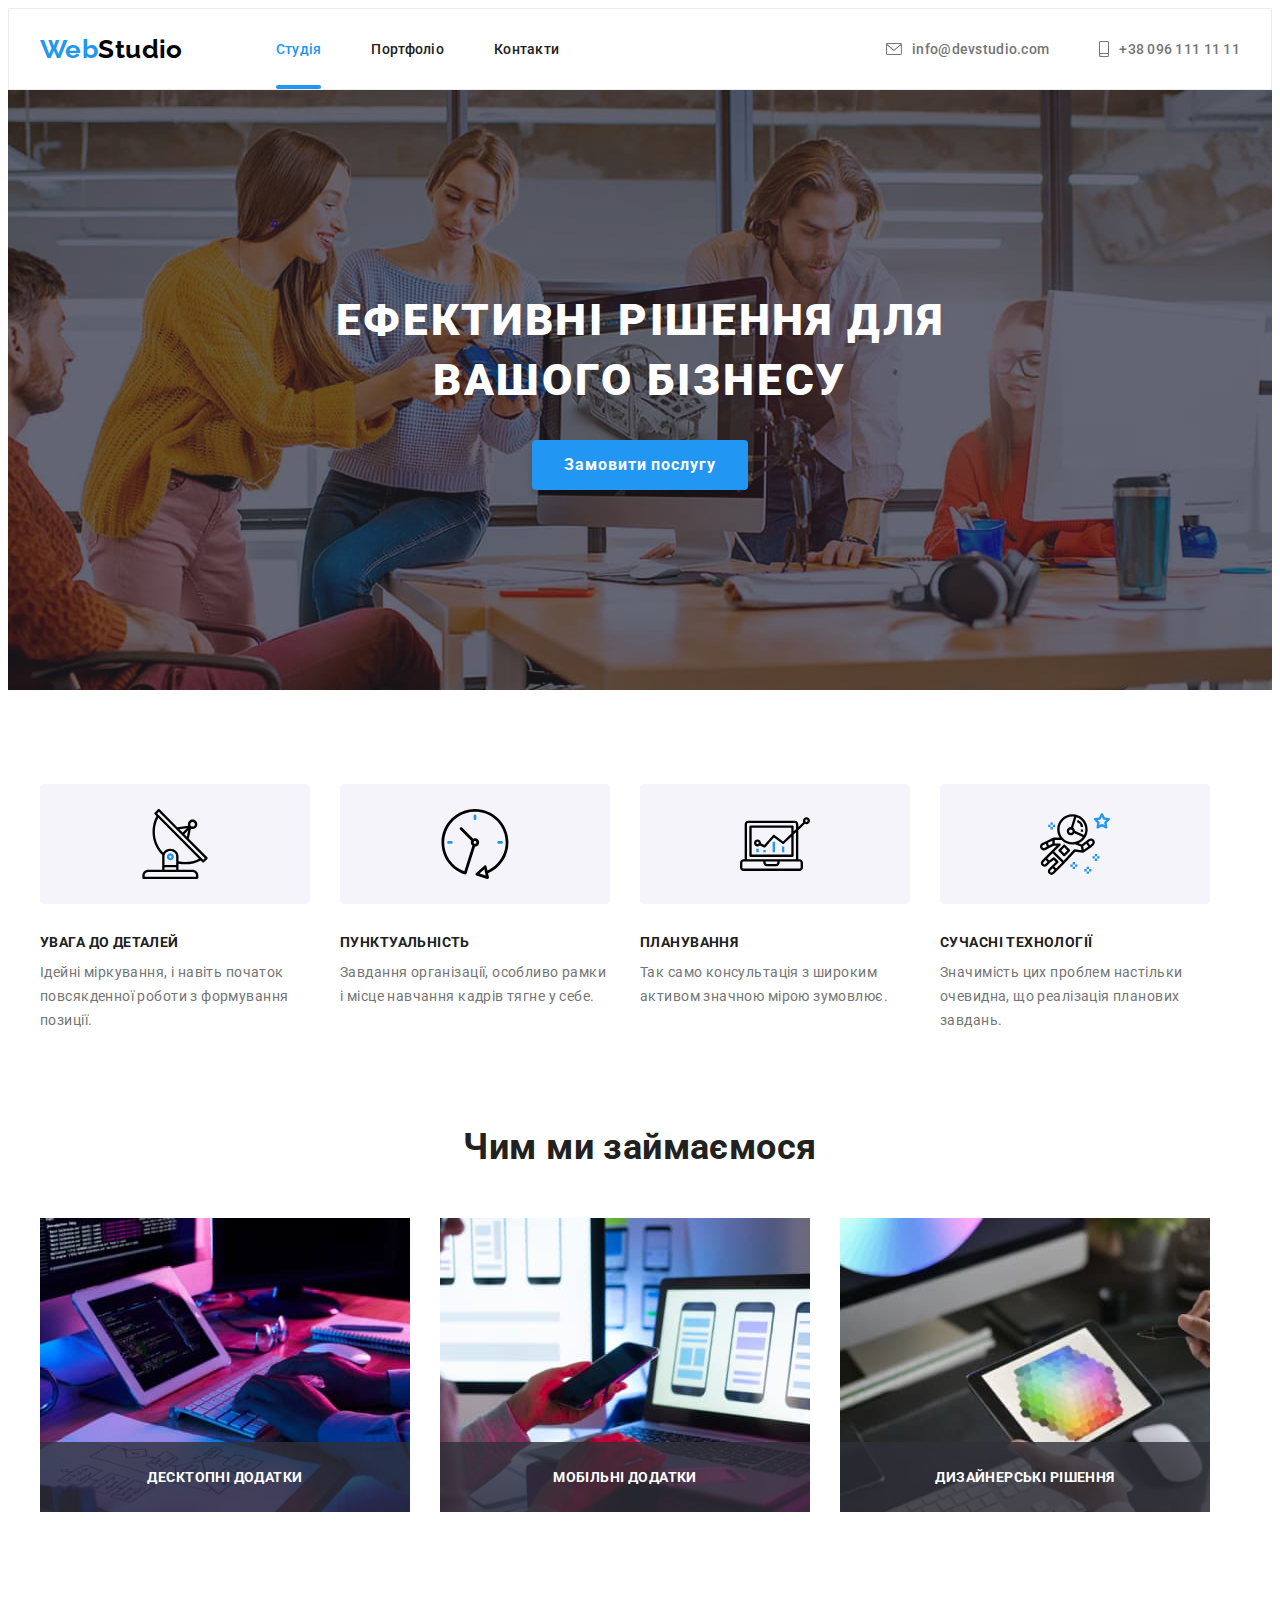
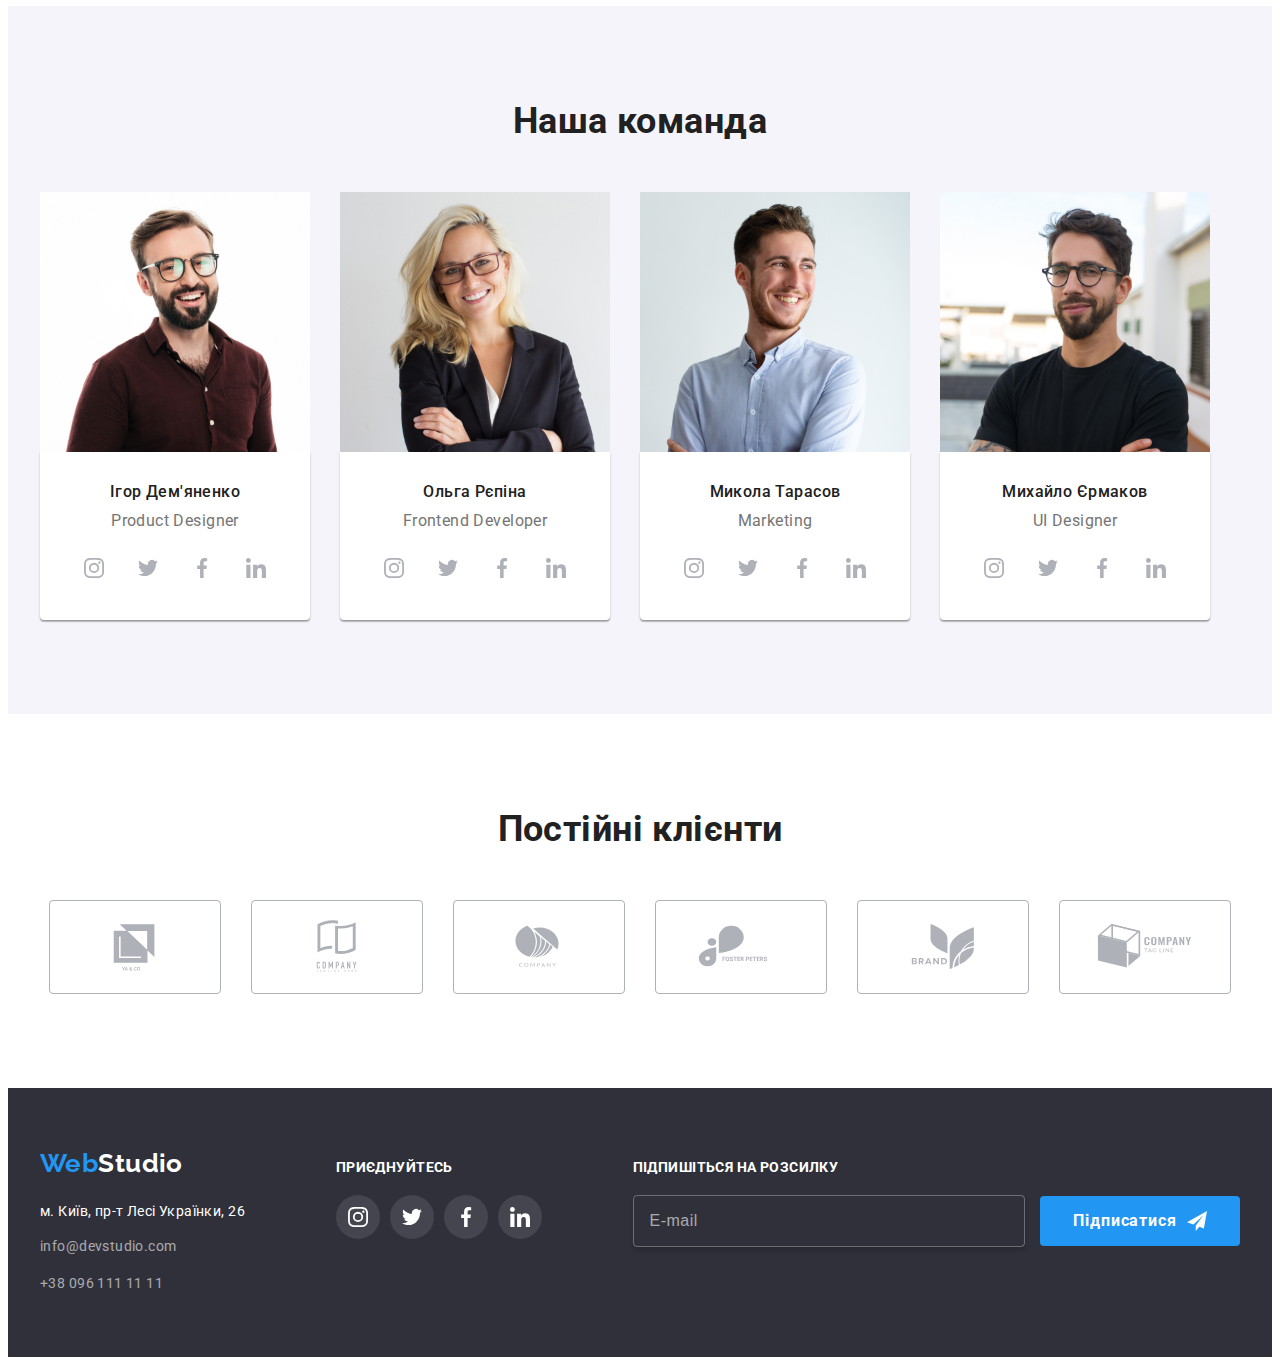
==== index.html @ 653a9edf "Initial commit" ====
<!DOCTYPE html>
<html lang="uk">
  <head>
    <meta charset="UTF-8" />
    <meta http-equiv="X-UA-Compatible" content="IE=edge" />
    <meta name="viewport" content="width=device-width, initial-scale=1.0" />
    <title>Студія</title>
    <link rel="preconnect" href="https://fonts.googleapis.com" />
    <link rel="preconnect" href="https://fonts.gstatic.com" crossorigin />
    <link
      href="https://fonts.googleapis.com/css2?family=Raleway:wght@700&family=Roboto:wght@400;500;700;900&display=swap"
      rel="stylesheet"
    />
    <!-- normalize -->

    <link
      rel="stylesheet"
      href="https://cdnjs.cloudflare.com/ajax/libs/modern-normalize/1.1.0/modern-normalize.min.css"
      integrity="sha512-wpPYUAdjBVSE4KJnH1VR1HeZfpl1ub8YT/NKx4PuQ5NmX2tKuGu6U/JRp5y+Y8XG2tV+wKQpNHVUX03MfMFn9Q=="
      crossorigin="anonymous"
      referrerpolicy="no-referrer"
    />

    <link rel="stylesheet" href="./css/main.min.css" />
  </head>
  <body>
    <!-- header -->
    <header class="header border">
      <div class="container header-container">
        <nav class="navigation">
          <a
            class="logo navigation__logo logo--dark link"
            href="./index.html"
            lang="en"
            ><span class="logo__accent">Web</span>Studio</a
          >
          <ul class="menu list">
            <li class="menu__item">
              <a class="menu__link link current" href="./index.html">Студія</a>
            </li>
            <li class="menu__item">
              <a class="menu__link link" href="./portfolio.html">Портфоліо</a>
            </li>
            <li class="menu__item">
              <a class="menu__link link" href="">Контакти</a>
            </li>
          </ul>
        </nav>
        <ul class="contact list">
          <li class="contact__item">
            <a class="contact__link link" href="mailto:info@devstudio.com">
              <svg class="contact__icon" width="16" height="12">
                <use href="./images/symbol-defs.svg#icon-envelope"></use>
              </svg>
              info@devstudio.com</a
            >
          </li>
          <li class="contact__item">
            <a class="contact__link link" href="tel:+380961111111">
              <svg class="contact__icon" width="10" height="16">
                <use href="./images/symbol-defs.svg#icon-smartphone"></use>
              </svg>
              +38 096 111 11 11</a
            >
          </li>
        </ul>
      </div>
    </header>
    <!-- main -->
    <main>
      <section class="hero section">
        <div class="container">
          <h1 class="hero__title">Ефективні рішення для вашого бізнесу</h1>
          <button class="hero__button" data-modal-open type="button">
            Замовити послугу
          </button>
        </div>
      </section>
      <section class="personality section">
        <div class="container">
          <h2 class="personality__title visually-hidden">Особистості</h2>
          <ul class="personality__list list">
            <li class="personality__item">
              <div class="personality__icon pre-icon--resizing">
                <svg class="" width="70" height="70">
                  <use href="./images/symbol-defs.svg#icon-antenna"></use>
                </svg>
              </div>
              <h3 class="personality__title per-title--resizing">
                УВАГА ДО ДЕТАЛЕЙ
              </h3>
              <p class="personality__text">
                Ідейні міркування, і навіть початок повсякденної роботи з
                формування позиції.
              </p>
            </li>
            <li class="personality__item">
              <div class="personality__icon pre-icon--resizing">
                <svg class="" width="70" height="70">
                  <use href="./images/symbol-defs.svg#icon-clock"></use>
                </svg>
              </div>
              <h3 class="personality__title per-title--resizing">
                ПУНКТУАЛЬНІСТЬ
              </h3>
              <p class="personality__text">
                Завдання організації, особливо рамки і місце навчання кадрів
                тягне у себе.
              </p>
            </li>
            <li class="personality__item">
              <div class="personality__icon pre-icon--resizing">
                <svg class="" width="70" height="70">
                  <use href="./images/symbol-defs.svg#icon-diagram"></use>
                </svg>
              </div>
              <h3 class="personality__title per-title--resizing">ПЛАНУВАННЯ</h3>
              <p class="personality__text">
                Так само консультація з широким активом значною мірою зумовлює.
              </p>
            </li>
            <li class="personality__item">
              <div class="personality__icon pre-icon--resizing">
                <svg class="" width="70" height="70">
                  <use href="./images/symbol-defs.svg#icon-astronaut"></use>
                </svg>
              </div>
              <h3 class="personality__title per-title--resizing">
                СУЧАСНІ ТЕХНОЛОГІЇ
              </h3>
              <p class="personality__text">
                Значимість цих проблем настільки очевидна, що реалізація
                планових завдань.
              </p>
            </li>
          </ul>
        </div>
      </section>
      <section class="product section">
        <div class="container">
          <h2 class="product__title pro-title--resizing">Чим ми займаємося</h2>
          <ul class="product__list list">
            <li class="product__item">
              <div class="product__wrap">
                <img
                  src="./images/box1.jpg"
                  alt="Робочий процес"
                  width="370"
                  height="294"
                />
                <p class="product__text">Десктопні додатки</p>
              </div>
            </li>
            <li class="product__item">
              <div class="product__wrap">
                <img
                  src="./images/box2.jpg"
                  alt="Робочий процес"
                  width="370"
                  height="294"
                />
                <p class="product__text">Мобільні додатки</p>
              </div>
            </li>
            <li class="product__item">
              <div class="product__wrap">
                <img
                  src="./images/box3.jpg"
                  alt="Робочий процес"
                  width="370"
                  height="294"
                />
                <p class="product__text">Дизайнерські рішення</p>
              </div>
            </li>
          </ul>
        </div>
      </section>
      <section class="team section">
        <div class="container">
          <h2 class="team__title team-title--resizing">Наша команда</h2>
          <ul class="cards list">
            <li class="cards__item">
              <img
                src="./images/person1.jpg"
                alt="Працівники"
                width="270"
                height="260"
              />
              <div class="cards__description">
                <h3 class="cards__name cards-name--resizing">
                  Ігор Дем'яненко
                </h3>
                <p class="cards__text cards-text--resizing" lang="en">
                  Product Designer
                </p>
                <ul class="social list">
                  <li class="social__item">
                    <a class="social__link" href="">
                      <svg class="social__icon" width="20" height="20">
                        <use
                          href="./images/symbol-defs.svg#icon-instagram"
                        ></use>
                      </svg>
                    </a>
                  </li>
                  <li class="social__item">
                    <a class="social__link" href="">
                      <svg class="social__icon" width="20" height="20">
                        <use href="./images/symbol-defs.svg#icon-twitter"></use>
                      </svg>
                    </a>
                  </li>
                  <li class="social__item">
                    <a class="social__link" href="">
                      <svg class="social__icon" width="20" height="20">
                        <use
                          href="./images/symbol-defs.svg#icon-facebook"
                        ></use>
                      </svg>
                    </a>
                  </li>
                  <li class="social__item">
                    <a class="social__link" href="">
                      <svg class="social__icon" width="20" height="20">
                        <use
                          href="./images/symbol-defs.svg#icon-linkedin"
                        ></use>
                      </svg>
                    </a>
                  </li>
                </ul>
              </div>
            </li>
            <li class="cards__-item">
              <img
                src="./images/person2.jpg"
                alt="Працівники"
                width="270"
                height="260"
              />
              <div class="cards__description">
                <h3 class="cards__name cards-name--resizing">Ольга Рєпіна</h3>
                <p class="cards__text cards-text--resizing" lang="en">
                  Frontend Developer
                </p>
                <ul class="social list">
                  <li class="social__item">
                    <a class="social__link" href="">
                      <svg class="social__icon" width="20" height="20">
                        <use
                          href="./images/symbol-defs.svg#icon-instagram"
                        ></use>
                      </svg>
                    </a>
                  </li>
                  <li class="social__item">
                    <a class="social__link" href="">
                      <svg class="social__icon" width="20" height="20">
                        <use href="./images/symbol-defs.svg#icon-twitter"></use>
                      </svg>
                    </a>
                  </li>
                  <li class="social__item">
                    <a class="social__link" href="">
                      <svg class="social__icon" width="20" height="20">
                        <use
                          href="./images/symbol-defs.svg#icon-facebook"
                        ></use>
                      </svg>
                    </a>
                  </li>
                  <li class="social__item">
                    <a class="social__link" href="">
                      <svg class="social__icon" width="20" height="20">
                        <use
                          href="./images/symbol-defs.svg#icon-linkedin"
                        ></use>
                      </svg>
                    </a>
                  </li>
                </ul>
              </div>
            </li>
            <li class="cards__item">
              <img
                src="./images/person3.jpg"
                alt="Працівники"
                width="270"
                height="260"
              />
              <div class="cards__description">
                <h3 class="cards__name cards-name--resizing">Микола Тарасов</h3>
                <p class="cards__text cards-text--resizing" lang="en">
                  Marketing
                </p>
                <ul class="social list">
                  <li class="social__item">
                    <a class="social__link" href="">
                      <svg class="social__icon" width="20" height="20">
                        <use
                          href="./images/symbol-defs.svg#icon-instagram"
                        ></use>
                      </svg>
                    </a>
                  </li>
                  <li class="social__item">
                    <a class="social__link" href="">
                      <svg class="social__icon" width="20" height="20">
                        <use href="./images/symbol-defs.svg#icon-twitter"></use>
                      </svg>
                    </a>
                  </li>
                  <li class="social__item">
                    <a class="social__link" href="">
                      <svg class="social__icon" width="20" height="20">
                        <use
                          href="./images/symbol-defs.svg#icon-facebook"
                        ></use>
                      </svg>
                    </a>
                  </li>
                  <li class="social__item">
                    <a class="social__link" href="">
                      <svg class="social__icon" width="20" height="20">
                        <use
                          href="./images/symbol-defs.svg#icon-linkedin"
                        ></use>
                      </svg>
                    </a>
                  </li>
                </ul>
              </div>
            </li>
            <li class="cards__item">
              <img
                src="./images/person4.jpg"
                alt="Працівники"
                width="270"
                height="260"
              />
              <div class="cards__description">
                <h3 class="cards__name cards-name--resizing">
                  Михайло Єрмаков
                </h3>
                <p class="cards__text cards-text--resizing" lang="en">
                  UI Designer
                </p>
                <ul class="social list">
                  <li class="social__item">
                    <a class="social__link" href="">
                      <svg class="social__icon" width="20" height="20">
                        <use
                          href="./images/symbol-defs.svg#icon-instagram"
                        ></use>
                      </svg>
                    </a>
                  </li>
                  <li class="social__item">
                    <a class="social__link" href="">
                      <svg class="social__icon" width="20" height="20">
                        <use href="./images/symbol-defs.svg#icon-twitter"></use>
                      </svg>
                    </a>
                  </li>
                  <li class="social__item">
                    <a class="social__link" href="">
                      <svg class="social__icon" width="20" height="20">
                        <use
                          href="./images/symbol-defs.svg#icon-facebook"
                        ></use>
                      </svg>
                    </a>
                  </li>
                  <li class="social__item">
                    <a class="social__link" href="">
                      <svg class="social__icon" width="20" height="20">
                        <use
                          href="./images/symbol-defs.svg#icon-linkedin"
                        ></use>
                      </svg>
                    </a>
                  </li>
                </ul>
              </div>
            </li>
          </ul>
        </div>
      </section>
      <section class="customers section">
        <div class="container">
          <h2 class="customers__title customers-title--resizing">
            Постійні клієнти
          </h2>
          <ul class="customers__list list">
            <li class="customers__item">
              <a class="customers__link" href="">
                <svg class="customers-soc__icon" width="106" height="60">
                  <use href="./images/symbol-defs.svg#icon-firstcompany"></use>
                </svg>
              </a>
            </li>
            <li class="customers__item">
              <a class="customers__link" href="">
                <svg class="customers-soc__icon" width="106" height="60">
                  <use href="./images/symbol-defs.svg#icon-secondcompany"></use>
                </svg>
              </a>
            </li>
            <li class="customers__item">
              <a class="customers__link" href="">
                <svg class="customers-soc__icon" width="106" height="60">
                  <use href="./images/symbol-defs.svg#icon-thirdcompany"></use>
                </svg>
              </a>
            </li>
            <li class="customers__item">
              <a class="customers__link" href="">
                <svg class="customers-soc__icon" width="106" height="60">
                  <use href="./images/symbol-defs.svg#icon-fourthcompany"></use>
                </svg>
              </a>
            </li>
            <li class="customers__item">
              <a class="customers__link" href="">
                <svg class="customers-soc__icon" width="106" height="60">
                  <use href="./images/symbol-defs.svg#icon-fifthcompany"></use>
                </svg>
              </a>
            </li>
            <li class="customers__item">
              <a class="customers__link" href="">
                <svg class="customers-soc__icon" width="106" height="60">
                  <use href="./images/symbol-defs.svg#icon-sixthcompany"></use>
                </svg>
              </a>
            </li>
          </ul>
        </div>
      </section>
    </main>
    <footer class="footer">
      <div class="container">
        <div class="footer__info">
          <div class="footer__contacts">
            <a
              class="logo logo--light footer-logo--resizing link"
              href="./index.html"
              lang="en"
              ><span class="logo__accent">Web</span>Studio</a
            >
            <address class="adress">
              <ul class="adress__list list">
                <li class="adress__item">
                  <a
                    class="adress__location link"
                    href="https://goo.gl/maps/TeZ3aebKZKyq2pPy8"
                    target="_blank"
                    rel="noopener noreferrer"
                    >м. Київ, пр-т Лесі Українки, 26</a
                  >
                </li>
                <li class="adress__item mail">
                  <a
                    class="adress__contact link"
                    href="mailto:info@devstudio.com"
                    >info@devstudio.com</a
                  >
                </li>
                <li class="adress__item">
                  <a class="adress__contact link" href="tel:+380961111111"
                    >+38 096 111 11 11</a
                  >
                </li>
              </ul>
            </address>
          </div>
          <div class="social-company">
            <h2 class="social-company__title company-title--resizing">
              приєднуйтесь
            </h2>
            <ul class="social-networks list">
              <li class="social-networks__item">
                <a class="social-networks__link" href="">
                  <svg class="social-networks__icon" width="20" height="20">
                    <use href="./images/symbol-defs.svg#icon-instagram"></use>
                  </svg>
                </a>
              </li>
              <li class="social-networks__item">
                <a class="social-networks__link" href="">
                  <svg class="social-networks__icon" width="20" height="20">
                    <use href="./images/symbol-defs.svg#icon-twitter"></use>
                  </svg>
                </a>
              </li>
              <li class="social-networks__item">
                <a class="social-networks__link" href="">
                  <svg class="social-networks__icon" width="20" height="20">
                    <use href="./images/symbol-defs.svg#icon-facebook"></use>
                  </svg>
                </a>
              </li>
              <li class="social-networks__item">
                <a class="social-networks__link" href="">
                  <svg class="social-networks__icon" width="20" height="20">
                    <use href="./images/symbol-defs.svg#icon-linkedin"></use>
                  </svg>
                </a>
              </li>
            </ul>
          </div>
          <div class="fotter-input-wrap">
            <form class="online__form">
              <p class="online__title online-title--resizing">
                Підпишіться на розсилку
              </p>
              <input
                type="email"
                class="online__input online-input--resizing"
                placeholder="E-mail"
                name="user-email"
              />
              <button type="submit" class="online__btn">
                Підписатися
                <svg class="online__icon" width="20" height="20">
                  <use href="./images/symbol-defs.svg#icon-send"></use>
                </svg>
              </button>
            </form>
          </div>
        </div>
      </div>
    </footer>

    <div class="backdrop is-hidden" data-modal>
      <div class="modal">
        <button class="modal-button" data-modal-close>
          <svg class="modal-close-icon" width="18" height="18">
            <use href="./images/symbol-defs.svg#icon-close-black"></use>
          </svg>
        </button>

        <p class="modal-title">Залиште свої дані, ми вам передзвонимо</p>
        <form>
          <label for="user-name" class="modal-lable">Ім'я</label>
          <div class="modal-input-wrap">
            <input
              type="text"
              class="modal-input"
              name="user-name"
              id="user-name"
            />
            <svg class="modal-input-icon" width="18" height="18">
              <use href="./images/symbol-defs.svg#icon-person"></use>
            </svg>
          </div>

          <label for="user-tel" class="modal-lable">Телефон</label>
          <div class="modal-input-wrap">
            <input
              type="tel"
              class="modal-input"
              name="user-tel"
              id="user-tel"
            />
            <svg class="modal-input-icon" width="18" height="18">
              <use href="./images/symbol-defs.svg#icon-phone"></use>
            </svg>
          </div>
          <label for="user-email" class="modal-lable">Пошта</label>
          <div class="modal-input-wrap">
            <input
              type="email"
              class="modal-input"
              name="user-tel"
              id="user-email"
            />
            <svg class="modal-input-icon" width="18" height="18">
              <use href="./images/symbol-defs.svg#icon-email"></use>
            </svg>
          </div>
          <label for="user-text" class="modal-lable">Коментар</label>
          <textarea
            name="user-text"
            class="modal-comment"
            id="user-text"
            placeholder="Введіть текст"
          ></textarea>
          <div class="modal-field">
            <input
              type="checkbox"
              id="privacy"
              name="privacy"
              value="true"
              class="input-check visually-hidden"
            />
            <label for="privacy" class="modal-input-text">
              <span>
                <svg class="check-icon" width="16" height="15">
                  <use href="./images/symbol-defs.svg#icon-vector"></use>
                </svg>
              </span>
              Погоджуюся з розсилкою та приймаю&nbsp;
              <a class="policy" href="#"> Умови договору</a>
            </label>
          </div>
          <div class="button">
            <button type="submit" class="modal-btn">Відправити</button>
          </div>
        </form>
      </div>
    </div>
    <script src="./js/modal.js"></script>
  </body>
</html>
---- css/main.min.css ----
:root{--accent-color: #2196f3;--primary-text-color: #757575;--second-text-color: #212121;--third-text-color: #ffffff}body{font-family:"Roboto",sans-serif;background-color:var(--third-text-color);font-size:14px;color:var(--primary-text-color);letter-spacing:.03em}h1,h2,h3,h4,h5,h6,p{margin:0}.list{list-style:none;margin:0;padding-left:0}.link{text-decoration:none;color:inherit}img{display:block;max-width:100%;height:auto}address{font-style:normal}.section{padding:94px 0}.container{width:1200px;padding-left:15px;padding-right:15px;margin:0 auto}.backdrop{position:fixed;top:0;width:100%;height:100%;background-color:rgba(0,0,0,.2);transition:opacity 250ms cubic-bezier(0.4, 0, 0.2, 1),visibility 250ms cubic-bezier(0.4, 0, 0.2, 1)}.modal{position:absolute;width:528px;height:581px;top:50%;left:50%;transform:translate(-50%, -50%);background-color:var(--third-text-color);box-shadow:0px 1px 3px rgba(0,0,0,.12),0px 1px 1px rgba(0,0,0,.14),0px 2px 1px rgba(0,0,0,.2);border-radius:4px;transition:transform 250ms cubic-bezier(0.4, 0, 0.2, 1),opacity 250ms cubic-bezier(0.4, 0, 0.2, 1);padding:40px}.modal-button{position:absolute;width:30px;height:30px;top:8px;right:8px;display:flex;align-items:center;justify-content:center;background-color:rgba(0,0,0,0);border:1px solid rgba(0,0,0,.1);border-radius:50%;cursor:pointer}.modal-close-icon{width:18px;height:18px;border-radius:50%;display:flex;align-items:center;justify-content:center;background-color:rgba(255,255,255,.1);color:var(--third-text-color);transition:background-color 250ms cubic-bezier(0.4, 0, 0.2, 1)}.modal-button:focus>.modal-close-icon,.modal-button:hover>.modal-close-icon{fill:var(--accent-color)}.is-hidden{opacity:0;visibility:hidden;pointer-events:none}.modal-title{font-weight:700;font-size:20px;line-height:1.15;text-align:center;color:var(--second-text-color);margin-bottom:12px}.modal-lable{font-style:normal;font-size:12px;line-height:1.1666666667;letter-spacing:.01em;color:var(--primary-text-color);display:block;margin-bottom:4px}.modal-input-wrap{position:relative;margin-bottom:10px}.modal-input{width:100%;height:40px;border:1px solid rgba(33,33,33,.2);border-radius:4px;outline:rgba(0,0,0,0);padding-left:42px;transition:border 250ms cubic-bezier(0.4, 0, 0.2, 1)}.modal-input:focus{border:1px solid #2196f3}.modal-input-icon{position:absolute;top:50%;transform:translateY(-50%);left:12px;transform:translateY(-50%);transition:fill 250ms cubic-bezier(0.4, 0, 0.2, 1)}.modal-input:focus+.modal-input-icon{fill:var(--accent-color)}.modal-comment{width:100%;height:120px;border:1px solid rgba(33,33,33,.2);border-radius:4px;resize:none;outline:rgba(0,0,0,0);padding:16px 12px;margin-bottom:20px}.modal-comment:focus{border:1px solid #2196f3}.modal-comment::-moz-placeholder{font-family:"Roboto";font-style:normal;font-weight:400;font-size:12px;line-height:1.1666666667;letter-spacing:.01em;color:rgba(117,117,117,.5)}.modal-comment:-ms-input-placeholder{font-family:"Roboto";font-style:normal;font-weight:400;font-size:12px;line-height:1.1666666667;letter-spacing:.01em;color:rgba(117,117,117,.5)}.modal-comment::placeholder{font-family:"Roboto";font-style:normal;font-weight:400;font-size:12px;line-height:1.1666666667;letter-spacing:.01em;color:rgba(117,117,117,.5)}.modal-field{margin-bottom:30px}.modal-input-text{line-height:1.5;letter-spacing:.03em;color:var(--primary-text-color);display:flex;align-items:center;justify-content:center}.policy{font-family:"Roboto";font-style:normal;font-weight:400;font-size:14px;line-height:1.5;letter-spacing:.03em;-webkit-text-decoration-line:underline;text-decoration-line:underline;color:var(--accent-color)}.modal-input-text span{width:16px;height:15px;border:2px solid #111319;border-radius:2px;margin-right:5px;display:flex;align-items:center;justify-content:center;fill:rgba(0,0,0,0)}.input-check:checked+.modal-input-text span{background-color:var(--accent-color);border-color:rgba(0,0,0,0);fill:var(--third-text-color)}.modal-btn{font-family:inherit;font-style:normal;font-weight:700;font-size:16px;line-height:1.875;letter-spacing:.06em;color:var(--third-text-color);background-color:var(--accent-color);border:none;border-radius:4px;cursor:pointer;padding:10px 52px;max-width:200px;transition:background-color 250ms cubic-bezier(0.4, 0, 0.2, 1),box-shadow 250ms cubic-bezier(0.4, 0, 0.2, 1)}.modal-btn:hover,.modal-btn:focus{background-color:#188ce8;box-shadow:0px 4px 4px rgba(0,0,0,.15)}.button{display:flex;justify-content:center}.header{border:1px solid #ececec}.navigation,.menu,.header-container{display:flex;align-items:center}.menu{gap:50px}.contact{display:flex;margin-left:auto;gap:50px}.logo{font-family:"Raleway";font-weight:700;font-size:26px;line-height:1.1923076923;letter-spacing:inherit;display:block}.logo--dark{color:#000}.navigation__logo{margin-right:93px}.logo__accent{color:var(--accent-color)}.menu__link{font-weight:500;line-height:1.1428571429;letter-spacing:.02em;color:var(--second-text-color);display:block;padding-top:32px;padding-bottom:32px;position:relative;transition:color 250ms cubic-bezier(0.4, 0, 0.2, 1)}.menu__link:hover,.menu__link:focus{color:var(--accent-color)}.menu__link:hover::after,.menu__link:focus::after{content:"";position:absolute;bottom:0;left:0;width:100%;height:4px;background-color:var(--accent-color);border-radius:2px}.current{color:var(--accent-color)}.current::after{content:"";position:absolute;bottom:0;left:0;width:100%;height:4px;background-color:var(--accent-color);border-radius:2px}.contact__link{font-weight:500;line-height:1.1428571429;letter-spacing:.02em;color:inherit;display:flex;align-items:center;gap:10px;padding-top:32px;padding-bottom:32px;transition:color 250ms cubic-bezier(0.4, 0, 0.2, 1)}.contact__link:hover,.contact__link:focus{color:var(--accent-color)}.contact__icon{fill:currentColor}.hero{background-color:#2f303a;padding-top:200px;padding-bottom:200px;text-align:center;background-image:linear-gradient(rgba(47, 48, 58, 0.4), rgba(47, 48, 58, 0.4)),url(../images/hero-bg.jpg);background-repeat:no-repeat;background-position:center;max-width:1600px;margin:0 auto}.hero__title{font-weight:900;font-size:44px;line-height:1.3636363636;letter-spacing:.06em;text-transform:uppercase;color:var(--third-text-color);max-width:696px;margin:0 auto;margin-bottom:30px}.hero__button{display:inline-block;font-family:inherit;font-style:normal;font-weight:700;font-size:16px;line-height:1.875;letter-spacing:.06em;color:var(--third-text-color);background-color:var(--accent-color);box-shadow:0px 4px 4px rgba(0,0,0,.15);border-radius:4px;border:none;cursor:pointer;padding:10px 32px;transition:background-color 250ms cubic-bezier(0.4, 0, 0.2, 1)}.hero__button:hover,.hero__button:focus{background-color:#188ce8}.visually-hidden{position:absolute;width:1px;height:1px;margin:-1px;border:0;padding:0;white-space:nowrap;-webkit-clip-path:inset(100%);clip-path:inset(100%);clip:rect(0 0 0 0);overflow:hidden}.personality__list{display:flex;gap:30px}.personality__title{font-size:14px;line-height:1.1428571429;text-transform:uppercase;color:var(--second-text-color)}.per-title--resizing{margin-bottom:10px}.personality__item{max-width:270px}.personality__icon{background-color:#f5f4fa;border-radius:4px;min-height:120px;display:flex;align-items:center;justify-content:center}.pre-icon--resizing{margin-bottom:30px}.personality__text{line-height:1.7142857143}.product{padding-top:0}.product__list{display:flex;gap:30px}.product__wrap{position:relative}.product__text{font-weight:700;line-height:1.1428571429;text-align:center;text-transform:uppercase;color:var(--third-text-color);display:flex;align-items:center;justify-content:center;position:absolute;bottom:0;left:0;width:100%;height:70px;background-color:rgba(47,48,58,.8);z-index:1}.product__title{font-size:36px;line-height:1.1666666667;text-align:center;color:var(--second-text-color)}.pro-title--resizing{margin-bottom:50px}.cards{display:flex;gap:30px}.team{background-color:#f5f4fa}.team__title{font-size:36px;line-height:1.1666666667;text-align:center;color:var(--second-text-color)}.team-title--resizing{margin-bottom:50px}.cards__description{padding:30px 0;background-color:var(--third-text-color);box-shadow:0px 1px 3px rgba(0,0,0,.12),0px 1px 1px rgba(0,0,0,.14),0px 2px 1px rgba(0,0,0,.2);border-radius:0px 0px 4px 4px}.cards__name{font-weight:500;font-size:16px;line-height:1.1875;text-align:center;color:var(--second-text-color)}.cards-name--resizing{margin-bottom:10px}.cards__text{font-size:16px;line-height:1.1875;text-align:center}.cards-text--resizing{margin-bottom:16px}.social{display:flex;justify-content:center;gap:10px}.social__link{width:44px;height:44px;border-radius:50%;color:#afb1b8;display:flex;align-items:center;justify-content:center;transition:color 250ms cubic-bezier(0.4, 0, 0.2, 1),background-color 250ms cubic-bezier(0.4, 0, 0.2, 1)}.social__link:hover,.social__link:focus{background-color:var(--accent-color);color:var(--third-text-color)}.social__icon{fill:currentColor}.customers__title{font-size:36px;line-height:1.1666666667;text-align:center;color:var(--second-text-color)}.customers-title--resizing{margin-bottom:50px}.customers__list{display:flex;justify-content:center;gap:30px}.customers__link{width:170px;height:92px;border:1px solid #afb1b8;color:#afb1b8;border-radius:4px;display:flex;align-items:center;justify-content:center;transition:color 250ms cubic-bezier(0.4, 0, 0.2, 1),border-color 250ms cubic-bezier(0.4, 0, 0.2, 1)}.customers__link:hover,.customers__link:focus{border-color:var(--accent-color);color:var(--accent-color)}.customers-soc__icon{fill:currentColor}.footer{background-color:#2f303a;padding:60px 0}.footer__info{display:flex;align-items:baseline;justify-content:space-between}.logo--light{color:var(--third-text-color)}.footer-logo--resizing{margin-bottom:20px}.adress__location{display:flex;margin-bottom:9px;font-family:inherit;font-style:normal;font-weight:400;font-size:14px;line-height:1.7142857143;letter-spacing:inherit;color:var(--third-text-color)}.mail{margin-bottom:9px}.adress__contact{font-family:inherit;font-style:normal;font-weight:400;font-size:14px;line-height:2;letter-spacing:inherit;color:rgba(255,255,255,.6);transition:color 250ms cubic-bezier(0.4, 0, 0.2, 1)}.adress__contact:hover,.adress__contact:focus{color:var(--accent-color)}.social-company__title{font-size:14px;line-height:1.1428571429;text-transform:uppercase;color:var(--third-text-color)}.company-title--resizing{margin-bottom:20px}.social-networks{display:flex;justify-content:center;align-items:center;gap:10px}.social-networks__link{width:44px;height:44px;border-radius:50%;display:flex;align-items:center;justify-content:center;background-color:rgba(255,255,255,.1);color:var(--third-text-color);transition:background-color 250ms cubic-bezier(0.4, 0, 0.2, 1)}.social-networks__link:hover,.social-networks__link:focus{background-color:var(--accent-color)}.social-networks__icon{fill:currentColor}.online__title{font-weight:700;line-height:1.1428571429;letter-spacing:.03em;text-transform:uppercase;color:var(--third-text-color)}.online-title--resizing{margin-bottom:20px}.online__input{font-weight:400;font-size:16px;line-height:1.25;letter-spacing:.03em;color:var(--third-text-color);width:358px;padding:15px 16px;background-color:rgba(0,0,0,0);border:1px solid rgba(255,255,255,.3);box-shadow:0px 4px 4px rgba(0,0,0,.15);border-radius:4px;outline:rgba(0,0,0,0)}.online__input::-moz-placeholder{font-weight:400;font-size:16px;line-height:1.25;letter-spacing:.03em;color:rgba(255,255,255,.6)}.online__input:-ms-input-placeholder{font-weight:400;font-size:16px;line-height:1.25;letter-spacing:.03em;color:rgba(255,255,255,.6)}.online__input::placeholder{font-weight:400;font-size:16px;line-height:1.25;letter-spacing:.03em;color:rgba(255,255,255,.6)}.online-input--resizing{margin-right:12px}.online__btn{font-family:inherit;font-style:normal;font-weight:700;font-size:16px;line-height:1.875;letter-spacing:.06em;color:var(--third-text-color);min-width:200px;height:50px;background-color:#2196f3;border-radius:4px;border:none;cursor:pointer;display:inline-flex;align-items:center;justify-content:center;gap:10px;transition:background-color 250ms cubic-bezier(0.4, 0, 0.2, 1),box-shadow 250ms cubic-bezier(0.4, 0, 0.2, 1)}.online__btn:hover,.online__btn:focus{background-color:#188ce8;box-shadow:0px 4px 4px rgba(0,0,0,.15)}.online__icon{fill:var(--third-text-color)}.project-list{display:flex;justify-content:center;gap:8px;margin-bottom:50px}.project-button{font-family:inherit;font-style:normal;font-weight:500;font-size:16px;line-height:1.625;text-align:center;letter-spacing:.03em;color:var(--second-text-color);background-color:#f5f4fa;cursor:pointer;border-radius:4px;border:none;padding:6px 22px;transition:color 250ms cubic-bezier(0.4, 0, 0.2, 1),background-color 250ms cubic-bezier(0.4, 0, 0.2, 1),box-shadow 250ms cubic-bezier(0.4, 0, 0.2, 1)}.project-button:hover,.project-button:focus{color:var(--third-text-color);background-color:var(--accent-color);box-shadow:0px 3px 1px rgba(0,0,0,.1),0px 1px 2px rgba(0,0,0,.08),0px 2px 2px rgba(0,0,0,.12)}.current-button{color:var(--third-text-color);background-color:var(--accent-color);box-shadow:0px 3px 1px rgba(0,0,0,.1),0px 1px 2px rgba(0,0,0,.08),0px 2px 2px rgba(0,0,0,.12)}.work-list{display:flex;flex-wrap:wrap;justify-content:center;gap:30px}.work-item{width:370px}.work-link{display:block;transition:box-shadow 250ms cubic-bezier(0.4, 0, 0.2, 1)}.work-link:hover,.work-link:focus{box-shadow:0px 1px 1px rgba(0,0,0,.12),0px 4px 4px rgba(0,0,0,.06),1px 4px 6px rgba(0,0,0,.16)}.work-wrap{position:relative;overflow:hidden}.work-wrap-text{position:absolute;z-index:1;top:0;left:0;padding:63px 24px;font-size:18px;line-height:1.5555555556;color:var(--third-text-color);background-color:rgba(33,150,243,.9);transform:translateY(100%);transition:transform 250ms cubic-bezier(0.4, 0, 0.2, 1)}.work-link:hover .work-wrap-text{transform:translateY(0)}.work-description{background:var(--third-text-color);border:1px solid #eee;border-top:none;padding:20px 24px}.work-title{font-size:18px;line-height:2;letter-spacing:.06em;color:var(--second-text-color);margin-bottom:4px}.work-text{font-size:16px;line-height:1.875;color:var(--primary-text-color)}/*# sourceMappingURL=main.min.css.map */
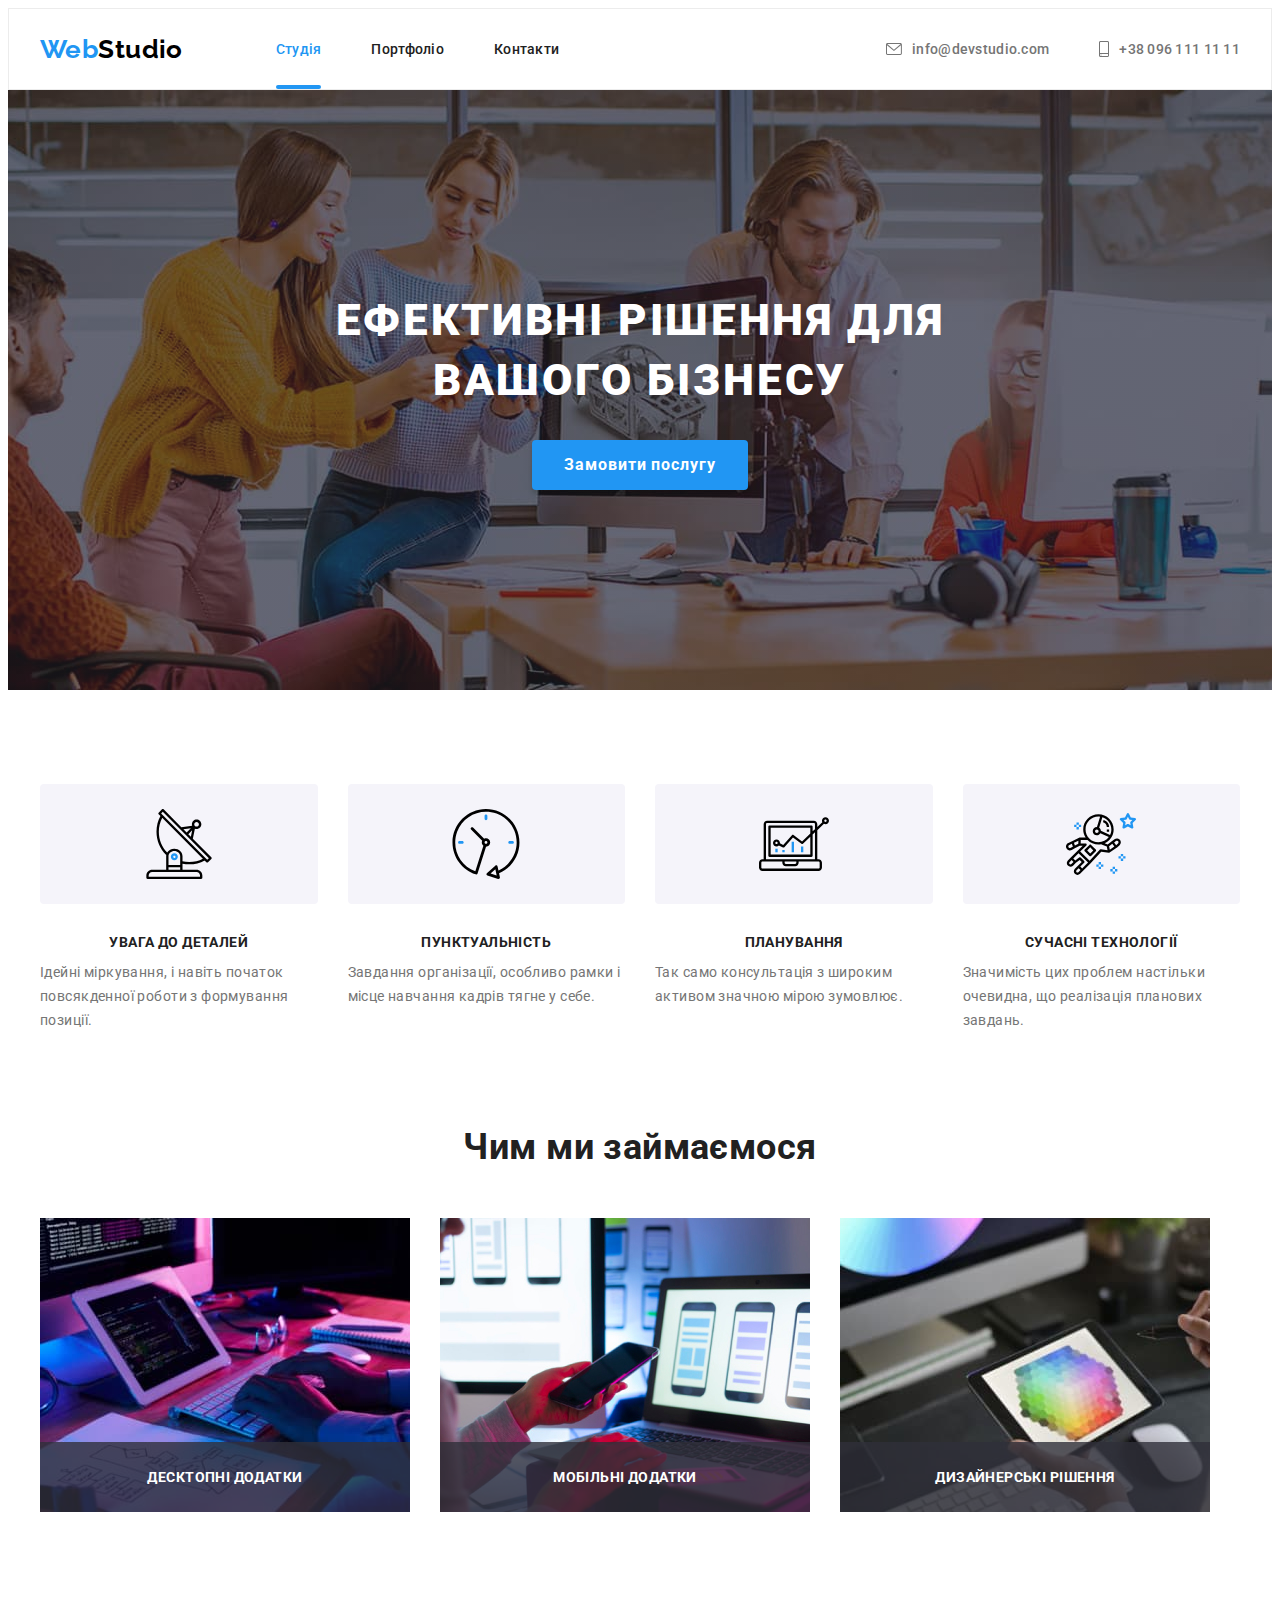
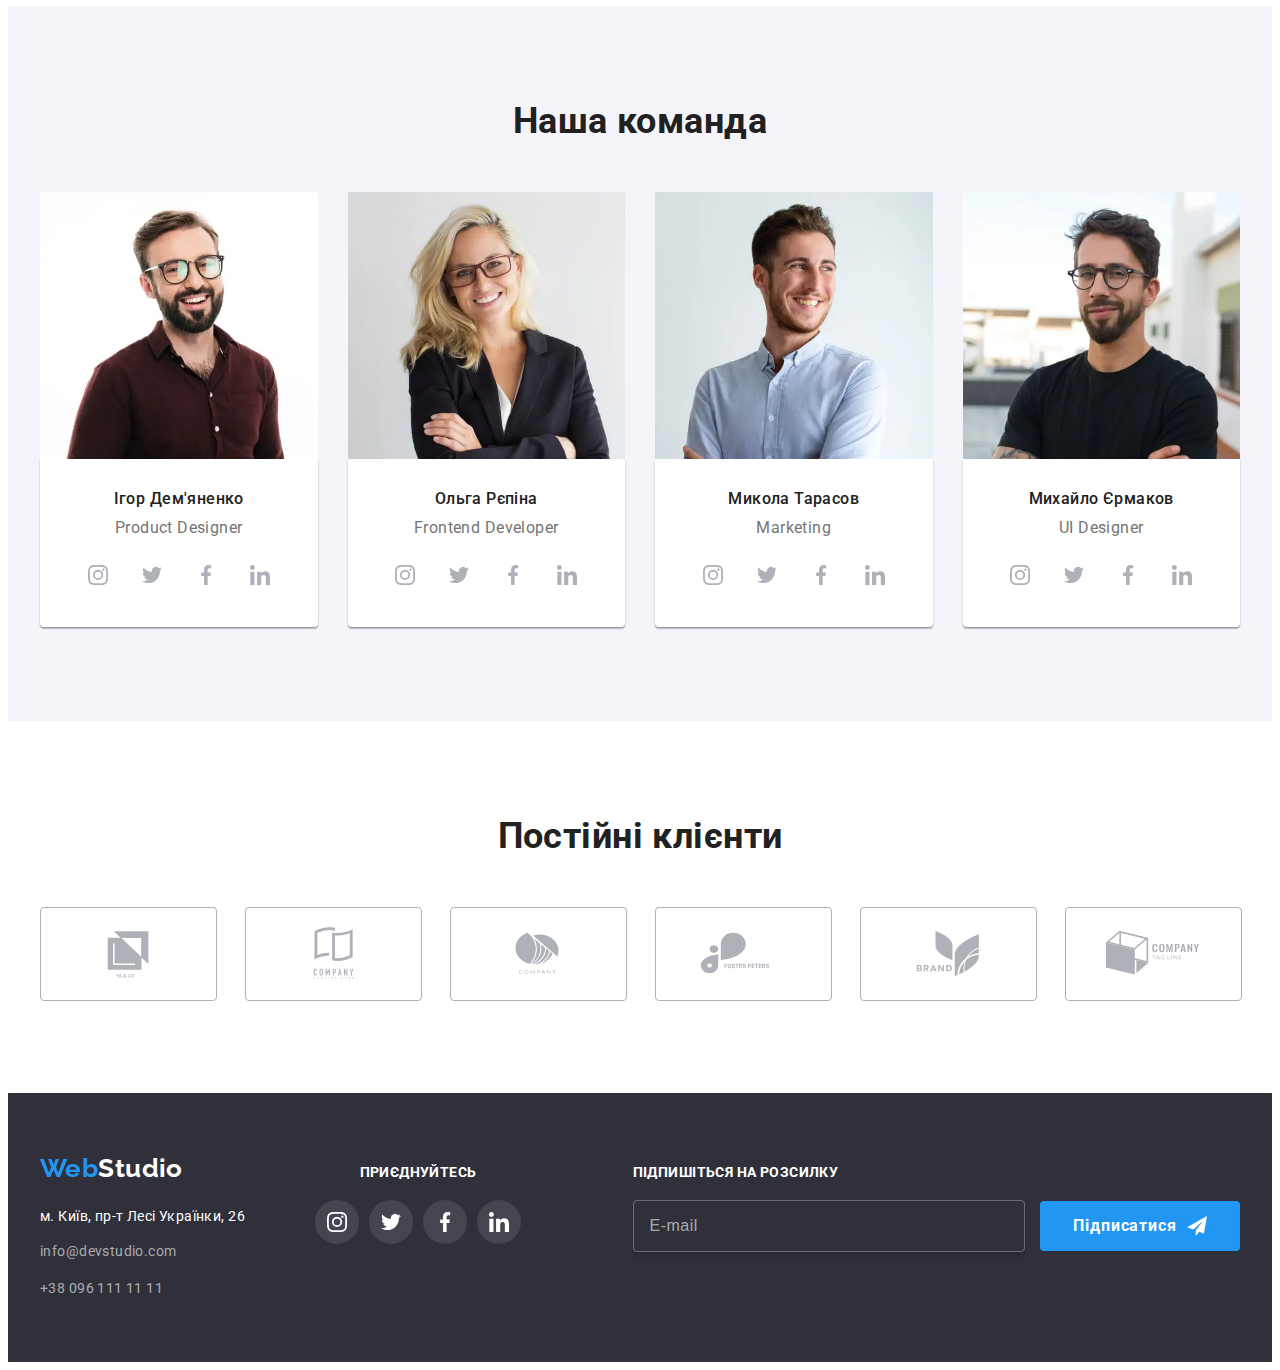
==== commit b60af42b: "add homework 8" ====
--- a/index.html
+++ b/index.html
@@ -24,16 +24,22 @@
     <link rel="stylesheet" href="./css/main.min.css" />
   </head>
   <body>
-    <!-- header -->
+    <!--    header -->
     <header class="header border">
-      <div class="container header-container">
+      <div class="container header__container">
+        <a
+          class="logo header__logo logo--dark link"
+          href="./index.html"
+          lang="en"
+          ><span class="logo__accent">Web</span>Studio</a
+        >
+        <button type="button" class="header__mob-menu-open" data-menu-open>
+          <svg class="header__btn-icon" width="40" height="40">
+            <use href="./images/symbol-defs.svg#open-menu"></use>
+          </svg>
+        </button>
+
         <nav class="navigation">
-          <a
-            class="logo navigation__logo logo--dark link"
-            href="./index.html"
-            lang="en"
-            ><span class="logo__accent">Web</span>Studio</a
-          >
           <ul class="menu list">
             <li class="menu__item">
               <a class="menu__link link current" href="./index.html">Студія</a>
@@ -66,8 +72,9 @@
         </ul>
       </div>
     </header>
-    <!-- main -->
+    <!--      main -->
     <main>
+      <!--  hero section -->
       <section class="hero section">
         <div class="container">
           <h1 class="hero__title">Ефективні рішення для вашого бізнесу</h1>
@@ -76,6 +83,7 @@
           </button>
         </div>
       </section>
+      <!-- personality section -->
       <section class="personality section">
         <div class="container">
           <h2 class="personality__title visually-hidden">Особистості</h2>
@@ -136,57 +144,138 @@
           </ul>
         </div>
       </section>
+      <!--  product section -->
       <section class="product section">
         <div class="container">
           <h2 class="product__title pro-title--resizing">Чим ми займаємося</h2>
           <ul class="product__list list">
             <li class="product__item">
               <div class="product__wrap">
-                <img
-                  src="./images/box1.jpg"
-                  alt="Робочий процес"
-                  width="370"
-                  height="294"
-                />
+                <picture>
+                  <source
+                    srcset="./images/product/product-1/product 1-370.webp 370w,
+                ./images/product/product-1/product 1-740.webp 740w"
+                    type="image/webp"
+                  />
+                  <img
+                    class="product__img"
+                    srcset="./images/product/product-1/product 1-370.jpg 370w,
+                ./images/product/product-1/product 1-740.jpg 740w
+                "
+                    src="./images/product/product-1/product 1-370.jpg"
+                    alt="Декстопні додатки"
+                    sizes="33vw"
+                  />
+                </picture>
                 <p class="product__text">Десктопні додатки</p>
               </div>
             </li>
             <li class="product__item">
               <div class="product__wrap">
-                <img
-                  src="./images/box2.jpg"
-                  alt="Робочий процес"
-                  width="370"
-                  height="294"
-                />
+                <picture>
+                  <source
+                    srcset="./images/product/product-2/product 2-370.webp 370w,
+                ./images/product/product-2/product 2-740.webp 740w"
+                    type="image/webp"
+                  />
+                  <img
+                    class="product__img"
+                    srcset="./images/product/product-2/product 2-370.jpg 370w,
+                ./images/product/product-2/product 2-740.jpg 740w
+                "
+                    src="./images/product/product-2/product 2-370.jpg"
+                    alt="Мобільні додатки"
+                    sizes="33vw"
+                  />
+                </picture>
                 <p class="product__text">Мобільні додатки</p>
               </div>
             </li>
             <li class="product__item">
               <div class="product__wrap">
-                <img
-                  src="./images/box3.jpg"
-                  alt="Робочий процес"
-                  width="370"
-                  height="294"
-                />
+                <picture>
+                  <source
+                    srcset="./images/product/product-3/product 3-370.webp 370w,
+                ./images/product/product-3/product 3-740.webp 740w"
+                    type="image/webp"
+                  />
+                  <img
+                    class="product__img"
+                    srcset="./images/product/product-3/product 3-370.jpg 370w,
+                ./images/product/product-3/product 3-740.jpg 740w
+                "
+                    src="./images/product/product-3/product 3-370.jpg"
+                    alt="Дизайнерські рішення"
+                    sizes="33vw"
+                  />
+                </picture>
                 <p class="product__text">Дизайнерські рішення</p>
               </div>
             </li>
           </ul>
         </div>
       </section>
+      <!--  team section -->
       <section class="team section">
         <div class="container">
           <h2 class="team__title team-title--resizing">Наша команда</h2>
           <ul class="cards list">
             <li class="cards__item">
-              <img
-                src="./images/person1.jpg"
-                alt="Працівники"
-                width="270"
-                height="260"
-              />
+              <picture>
+                <source
+                  srcset="
+                    ./images/team/first-person/desktop/igor-desk-270.webp 270w,
+                    ./images/team/first-person/desktop/igor-desk-540.webp 540w
+                  "
+                  media="(min-width: 1200px)"
+                  type="image/webp"
+                />
+                <source
+                  srcset="
+                    ./images/team/first-person/desktop/igor-desk-270.jpg 270w,
+                    ./images/team/first-person/desktop/igor-desk-540.jpg 540w
+                  "
+                  media="(min-width: 1200px)"
+                  type="image/jpg"
+                />
+                <source
+                  srcset="
+                    ./images/team/first-person/tablet/igor-tab-354.webp 354w,
+                    ./images/team/first-person/tablet/igor-tab-708.webp 708w
+                  "
+                  media="(min-width: 768px)"
+                  type="image/webp"
+                />
+                <source
+                  srcset="
+                    ./images/team/first-person/tablet/igor-tab-354.jpg 354w,
+                    ./images/team/first-person/tablet/igor-tab-708.jpg 708w
+                  "
+                  media="(min-width: 768px)"
+                  type="image/jpg"
+                />
+                <source
+                  srcset="
+                    ./images/team/first-person/mobile/igor-mob-450.webp 450w,
+                    ./images/team/first-person/mobile/igor-mob-900.webp 900w
+                  "
+                  type="image/webp"
+                />
+                <source
+                  srcset="
+                    ./images/team/first-person/mobile/igor-mob-450.jpg 450w,
+                    ./images/team/first-person/mobile/igor-mob-900.jpg 900w
+                  "
+                  type="image/jpg"
+                />
+
+                <img
+                  class="cards__img"
+                  src="./images/team/first-person/mobile/igor-mob-450.jpg"
+                  alt="Дизайнер проектів"
+                  sizes="(min-width: 1200px) 25vw, (min-width: 768px) 50vw, 100vw"
+                />
+              </picture>
               <div class="cards__description">
                 <h3 class="cards__name cards-name--resizing">
                   Ігор Дем'яненко
@@ -232,13 +321,62 @@
                 </ul>
               </div>
             </li>
-            <li class="cards__-item">
-              <img
-                src="./images/person2.jpg"
-                alt="Працівники"
-                width="270"
-                height="260"
-              />
+            <li class="cards__item">
+              <picture>
+                <source
+                  srcset="
+                    ./images/team/second-person/desktop/olga-desk-270.webp 270w,
+                    ./images/team/second-person/desktop/olga-desk-540.webp 540w
+                  "
+                  media="(min-width: 1200px)"
+                  type="image/webp"
+                />
+                <source
+                  srcset="
+                    ./images/team/second-person/desktop/olga-desk-270.jpg 270w,
+                    ./images/team/second-person/desktop/olga-desk-540.jpg 540w
+                  "
+                  media="(min-width: 1200px)"
+                  type="image/jpg"
+                />
+                <source
+                  srcset="
+                    ./images/team/second-person/tablet/olga-tab-354.webp 354w,
+                    ./images/team/second-person/tablet/olga-tab-708.webp 708w
+                  "
+                  media="(min-width: 768px)"
+                  type="image/webp"
+                />
+                <source
+                  srcset="
+                    ./images/team/second-person/tablet/olga-tab-354.jpg 354w,
+                    ./images/team/second-person/tablet/olga-tab-708.jpg 708w
+                  "
+                  media="(min-width: 768px)"
+                  type="image/jpg"
+                />
+                <source
+                  srcset="
+                    ./images/team/second-person/mobile/olga-mob-450.webp 450w,
+                    ./images/team/second-person/mobile/olga-mob-900.webp 900w
+                  "
+                  type="image/webp"
+                />
+                <source
+                  srcset="
+                    ./images/team/second-person/mobile/olga-mob-450.jpg 450w,
+                    ./images/team/second-person/mobile/olga-mob-900.jpg 900w
+                  "
+                  type="image/jpg"
+                />
+
+                <img
+                  class="cards__img"
+                  src="./images/team/second-person/mobile/olga-mob-450.jpg"
+                  alt="Фронтенд розробник"
+                  sizes="(min-width: 1200px) 25vw, (min-width: 768px) 50vw, 100vw"
+                />
+              </picture>
               <div class="cards__description">
                 <h3 class="cards__name cards-name--resizing">Ольга Рєпіна</h3>
                 <p class="cards__text cards-text--resizing" lang="en">
@@ -283,12 +421,61 @@
               </div>
             </li>
             <li class="cards__item">
-              <img
-                src="./images/person3.jpg"
-                alt="Працівники"
-                width="270"
-                height="260"
-              />
+              <picture>
+                <source
+                  srcset="
+                    ./images/team/third-person/desktop/mykola-desk-270.webp 270w,
+                    ./images/team/third-person/desktop/mykola-desk-540.webp 540w
+                  "
+                  media="(min-width: 1200px)"
+                  type="image/webp"
+                />
+                <source
+                  srcset="
+                    ./images/team/third-person/desktop/mykola-desk-270.jpg 270w,
+                    ./images/team/third-person/desktop/mykola-desk-540.jpg 540w
+                  "
+                  media="(min-width: 1200px)"
+                  type="image/jpg"
+                />
+                <source
+                  srcset="
+                    ./images/team/third-person/tablet/mykola-tab-354.webp 354w,
+                    ./images/team/third-person/tablet/mykola-tab-708.webp 708w
+                  "
+                  media="(min-width: 768px)"
+                  type="image/webp"
+                />
+                <source
+                  srcset="
+                    ./images/team/third-person/tablet/mykola-tab-354.jpg 354w,
+                    ./images/team/third-person/tablet/mykola-tab-708.jpg 708w
+                  "
+                  media="(min-width: 768px)"
+                  type="image/jpg"
+                />
+                <source
+                  srcset="
+                    ./images/team/third-person/mobile/mykola-mob-450.webp 450w,
+                    ./images/team/third-person/mobile/mykola-mob-900.webp 900w
+                  "
+                  type="image/webp"
+                />
+                <source
+                  srcset="
+                    ./images/team/third-person/mobile/mykola-mob-450.jpg 450w,
+                    ./images/team/third-person/mobile/mykola-mob-900.jpg 900w
+                  "
+                  type="image/jpg"
+                />
+
+                <img
+                  class="cards__img"
+                  src="./images/team/third-person/mobile/mykola-mob-450.jpg"
+                  alt="Маркетолог"
+                  sizes="(min-width: 1200px) 25vw, (min-width: 768px) 50vw, 100vw"
+                />
+              </picture>
               <div class="cards__description">
                 <h3 class="cards__name cards-name--resizing">Микола Тарасов</h3>
                 <p class="cards__text cards-text--resizing" lang="en">
@@ -333,12 +520,61 @@
               </div>
             </li>
             <li class="cards__item">
-              <img
-                src="./images/person4.jpg"
-                alt="Працівники"
-                width="270"
-                height="260"
-              />
+              <picture>
+                <source
+                  srcset="
+                    ./images/team/fourth-person/desktop/mykhailo-desk-270.webp 270w,
+                    ./images/team/fourth-person/desktop/mykhailo-desk-540.webp 540w
+                  "
+                  media="(min-width: 1200px)"
+                  type="image/webp"
+                />
+                <source
+                  srcset="
+                    ./images/team/fourth-person/desktop/mykhailo-desk-270.jpg 270w,
+                    ./images/team/fourth-person/desktop/mykhailo-desk-540.jpg 540w
+                  "
+                  media="(min-width: 1200px)"
+                  type="image/jpg"
+                />
+                <source
+                  srcset="
+                    ./images/team/fourth-person/tablet/mykhailo-tab-354.webp 354w,
+                    ./images/team/fourth-person/tablet/mykhailo-tab-708.webp 708w
+                  "
+                  media="(min-width: 768px)"
+                  type="image/webp"
+                />
+                <source
+                  srcset="
+                    ./images/team/fourth-person/tablet/mykhailo-tab-354.jpg 354w,
+                    ./images/team/fourth-person/tablet/mykhailo-tab-708.jpg 708w
+                  "
+                  media="(min-width: 768px)"
+                  type="image/jpg"
+                />
+                <source
+                  srcset="
+                    ./images/team/fourth-person/mobile/mykhailo-mob-450.webp 450w,
+                    ./images/team/fourth-person/mobile/mykhailo-mob-900.webp 900w
+                  "
+                  type="image/webp"
+                />
+                <source
+                  srcset="
+                    ./images/team/fourth-person/mobile/mykhailo-mob-450.jpg 450w,
+                    ./images/team/fourth-person/mobile/mykhailo-mob-900.jpg 900w
+                  "
+                  type="image/jpg"
+                />
+
+                <img
+                  class="cards__img"
+                  src="./images/team/fourth-person/mobile/mykhailo-mob-450.jpg"
+                  alt="Дизайнер UI"
+                  sizes="(min-width: 1200px) 25vw, (min-width: 768px) 50vw, 100vw"
+                />
+              </picture>
               <div class="cards__description">
                 <h3 class="cards__name cards-name--resizing">
                   Михайло Єрмаков
@@ -387,6 +623,7 @@
           </ul>
         </div>
       </section>
+      <!-- customers section -->
       <section class="customers section">
         <div class="container">
           <h2 class="customers__title customers-title--resizing">
@@ -439,76 +676,79 @@
         </div>
       </section>
     </main>
+    <!--  footer -->
     <footer class="footer">
       <div class="container">
         <div class="footer__info">
-          <div class="footer__contacts">
-            <a
-              class="logo logo--light footer-logo--resizing link"
-              href="./index.html"
-              lang="en"
-              ><span class="logo__accent">Web</span>Studio</a
-            >
-            <address class="adress">
-              <ul class="adress__list list">
-                <li class="adress__item">
-                  <a
-                    class="adress__location link"
-                    href="https://goo.gl/maps/TeZ3aebKZKyq2pPy8"
-                    target="_blank"
-                    rel="noopener noreferrer"
-                    >м. Київ, пр-т Лесі Українки, 26</a
-                  >
+          <div class="footer__contact-wrap">
+            <div class="footer__contacts">
+              <a
+                class="logo logo--light footer-logo--resizing link"
+                href="./index.html"
+                lang="en"
+                ><span class="logo__accent">Web</span>Studio</a
+              >
+              <address class="adress">
+                <ul class="adress__list list">
+                  <li class="adress__item">
+                    <a
+                      class="adress__location link"
+                      href="https://goo.gl/maps/TeZ3aebKZKyq2pPy8"
+                      target="_blank"
+                      rel="noopener noreferrer"
+                      >м. Київ, пр-т Лесі Українки, 26</a
+                    >
+                  </li>
+                  <li class="adress__item mail">
+                    <a
+                      class="adress__contact link"
+                      href="mailto:info@devstudio.com"
+                      >info@devstudio.com</a
+                    >
+                  </li>
+                  <li class="adress__item">
+                    <a class="adress__contact link" href="tel:+380961111111"
+                      >+38 096 111 11 11</a
+                    >
+                  </li>
+                </ul>
+              </address>
+            </div>
+            <div class="social-company">
+              <h2 class="social-company__title company-title--resizing">
+                приєднуйтесь
+              </h2>
+              <ul class="social-networks list">
+                <li class="social-networks__item">
+                  <a class="social-networks__link" href="">
+                    <svg class="social-networks__icon" width="20" height="20">
+                      <use href="./images/symbol-defs.svg#icon-instagram"></use>
+                    </svg>
+                  </a>
                 </li>
-                <li class="adress__item mail">
-                  <a
-                    class="adress__contact link"
-                    href="mailto:info@devstudio.com"
-                    >info@devstudio.com</a
-                  >
+                <li class="social-networks__item">
+                  <a class="social-networks__link" href="">
+                    <svg class="social-networks__icon" width="20" height="20">
+                      <use href="./images/symbol-defs.svg#icon-twitter"></use>
+                    </svg>
+                  </a>
                 </li>
-                <li class="adress__item">
-                  <a class="adress__contact link" href="tel:+380961111111"
-                    >+38 096 111 11 11</a
-                  >
+                <li class="social-networks__item">
+                  <a class="social-networks__link" href="">
+                    <svg class="social-networks__icon" width="20" height="20">
+                      <use href="./images/symbol-defs.svg#icon-facebook"></use>
+                    </svg>
+                  </a>
+                </li>
+                <li class="social-networks__item">
+                  <a class="social-networks__link" href="">
+                    <svg class="social-networks__icon" width="20" height="20">
+                      <use href="./images/symbol-defs.svg#icon-linkedin"></use>
+                    </svg>
+                  </a>
                 </li>
               </ul>
-            </address>
-          </div>
-          <div class="social-company">
-            <h2 class="social-company__title company-title--resizing">
-              приєднуйтесь
-            </h2>
-            <ul class="social-networks list">
-              <li class="social-networks__item">
-                <a class="social-networks__link" href="">
-                  <svg class="social-networks__icon" width="20" height="20">
-                    <use href="./images/symbol-defs.svg#icon-instagram"></use>
-                  </svg>
-                </a>
-              </li>
-              <li class="social-networks__item">
-                <a class="social-networks__link" href="">
-                  <svg class="social-networks__icon" width="20" height="20">
-                    <use href="./images/symbol-defs.svg#icon-twitter"></use>
-                  </svg>
-                </a>
-              </li>
-              <li class="social-networks__item">
-                <a class="social-networks__link" href="">
-                  <svg class="social-networks__icon" width="20" height="20">
-                    <use href="./images/symbol-defs.svg#icon-facebook"></use>
-                  </svg>
-                </a>
-              </li>
-              <li class="social-networks__item">
-                <a class="social-networks__link" href="">
-                  <svg class="social-networks__icon" width="20" height="20">
-                    <use href="./images/symbol-defs.svg#icon-linkedin"></use>
-                  </svg>
-                </a>
-              </li>
-            </ul>
+            </div>
           </div>
           <div class="fotter-input-wrap">
             <form class="online__form">
@@ -532,7 +772,7 @@
         </div>
       </div>
     </footer>
-
+    <!--  modal window -->
     <div class="backdrop is-hidden" data-modal>
       <div class="modal">
         <button class="modal-button" data-modal-close>
@@ -601,8 +841,10 @@
                   <use href="./images/symbol-defs.svg#icon-vector"></use>
                 </svg>
               </span>
-              Погоджуюся з розсилкою та приймаю&nbsp;
-              <a class="policy" href="#"> Умови договору</a>
+              <p class="privacy-text">
+                Погоджуюся з розсилкою та приймаю&nbsp;
+                <a class="policy" href="#"> Умови договору</a>
+              </p>
             </label>
           </div>
           <div class="button">
@@ -611,6 +853,87 @@
         </form>
       </div>
     </div>
+    <!-- mobile menu -->
+    <div class="mobile-menu is is-hidden" data-menu>
+      <div class="mobile-top">
+        <button type="button" class="mobile-menu__close">
+          <svg class="mobile-menu__icon" width="40" height="40" data-menu-close>
+            <use href="./images/symbol-defs.svg#close-menu"></use>
+          </svg>
+        </button>
+        <ul class="mobile-menu__list list">
+          <li class="mobile-menu__item">
+            <a class="mobile-menu__link accent link" href="./index.html"
+              >Студія</a
+            >
+          </li>
+          <li class="mobile-menu__item">
+            <a class="mobile-menu__link link" href="./portfolio.html"
+              >Портфоліо</a
+            >
+          </li>
+          <li class="mobile-menu__item">
+            <a class="mobile-menu__link link" href="">Контакти</a>
+          </li>
+        </ul>
+      </div>
+      <div class="mobile-bottom">
+        <ul class="mobile-contact list">
+          <li class="mobile-contact__item">
+            <a
+              class="mobile-contact__link link"
+              href="mailto:info@devstudio.com"
+              >info@devstudio.com</a
+            >
+          </li>
+          <li class="mobile-contact__item">
+            <a class="mobile-contact__link link" href="tel:+380961111111"
+              >+38 096 111 11 11</a
+            >
+          </li>
+        </ul>
+        <ul class="mobile-social list">
+          <li class="mobile-social__item">
+            <a
+              class="mobile-social__link link"
+              href="https://www.instagram.com/"
+              target="_blank"
+              rel="noopener noreferrer nofollow"
+              >Instagram</a
+            >
+          </li>
+          <li class="mobile-social__item">
+            <a
+              class="mobile-social__link link"
+              href="https://twitter.com/"
+              target="_blank"
+              rel="noopener noreferrer nofollow"
+              >Twitter</a
+            >
+          </li>
+          <li class="mobile-social__item">
+            <a
+              class="mobile-social__link link"
+              href="https://www.facebook.com/"
+              target="_blank"
+              rel="noopener noreferrer nofollow"
+              >Facebook</a
+            >
+          </li>
+          <li class="mobile-social__item">
+            <a
+              class="mobile-social__link link"
+              href="https://www.linkedin.com/"
+              target="_blank"
+              rel="noopener noreferrer nofollow"
+              >LinkedIn</a
+            >
+          </li>
+        </ul>
+      </div>
+    </div>
+
     <script src="./js/modal.js"></script>
+    <script src="./js/menu.js"></script>
   </body>
 </html>
--- a/css/main.min.css
+++ b/css/main.min.css
@@ -1 +1 @@
-:root{--accent-color: #2196f3;--primary-text-color: #757575;--second-text-color: #212121;--third-text-color: #ffffff}body{font-family:"Roboto",sans-serif;background-color:var(--third-text-color);font-size:14px;color:var(--primary-text-color);letter-spacing:.03em}h1,h2,h3,h4,h5,h6,p{margin:0}.list{list-style:none;margin:0;padding-left:0}.link{text-decoration:none;color:inherit}img{display:block;max-width:100%;height:auto}address{font-style:normal}.section{padding:94px 0}.container{width:1200px;padding-left:15px;padding-right:15px;margin:0 auto}.backdrop{position:fixed;top:0;width:100%;height:100%;background-color:rgba(0,0,0,.2);transition:opacity 250ms cubic-bezier(0.4, 0, 0.2, 1),visibility 250ms cubic-bezier(0.4, 0, 0.2, 1)}.modal{position:absolute;width:528px;height:581px;top:50%;left:50%;transform:translate(-50%, -50%);background-color:var(--third-text-color);box-shadow:0px 1px 3px rgba(0,0,0,.12),0px 1px 1px rgba(0,0,0,.14),0px 2px 1px rgba(0,0,0,.2);border-radius:4px;transition:transform 250ms cubic-bezier(0.4, 0, 0.2, 1),opacity 250ms cubic-bezier(0.4, 0, 0.2, 1);padding:40px}.modal-button{position:absolute;width:30px;height:30px;top:8px;right:8px;display:flex;align-items:center;justify-content:center;background-color:rgba(0,0,0,0);border:1px solid rgba(0,0,0,.1);border-radius:50%;cursor:pointer}.modal-close-icon{width:18px;height:18px;border-radius:50%;display:flex;align-items:center;justify-content:center;background-color:rgba(255,255,255,.1);color:var(--third-text-color);transition:background-color 250ms cubic-bezier(0.4, 0, 0.2, 1)}.modal-button:focus>.modal-close-icon,.modal-button:hover>.modal-close-icon{fill:var(--accent-color)}.is-hidden{opacity:0;visibility:hidden;pointer-events:none}.modal-title{font-weight:700;font-size:20px;line-height:1.15;text-align:center;color:var(--second-text-color);margin-bottom:12px}.modal-lable{font-style:normal;font-size:12px;line-height:1.1666666667;letter-spacing:.01em;color:var(--primary-text-color);display:block;margin-bottom:4px}.modal-input-wrap{position:relative;margin-bottom:10px}.modal-input{width:100%;height:40px;border:1px solid rgba(33,33,33,.2);border-radius:4px;outline:rgba(0,0,0,0);padding-left:42px;transition:border 250ms cubic-bezier(0.4, 0, 0.2, 1)}.modal-input:focus{border:1px solid #2196f3}.modal-input-icon{position:absolute;top:50%;transform:translateY(-50%);left:12px;transform:translateY(-50%);transition:fill 250ms cubic-bezier(0.4, 0, 0.2, 1)}.modal-input:focus+.modal-input-icon{fill:var(--accent-color)}.modal-comment{width:100%;height:120px;border:1px solid rgba(33,33,33,.2);border-radius:4px;resize:none;outline:rgba(0,0,0,0);padding:16px 12px;margin-bottom:20px}.modal-comment:focus{border:1px solid #2196f3}.modal-comment::-moz-placeholder{font-family:"Roboto";font-style:normal;font-weight:400;font-size:12px;line-height:1.1666666667;letter-spacing:.01em;color:rgba(117,117,117,.5)}.modal-comment:-ms-input-placeholder{font-family:"Roboto";font-style:normal;font-weight:400;font-size:12px;line-height:1.1666666667;letter-spacing:.01em;color:rgba(117,117,117,.5)}.modal-comment::placeholder{font-family:"Roboto";font-style:normal;font-weight:400;font-size:12px;line-height:1.1666666667;letter-spacing:.01em;color:rgba(117,117,117,.5)}.modal-field{margin-bottom:30px}.modal-input-text{line-height:1.5;letter-spacing:.03em;color:var(--primary-text-color);display:flex;align-items:center;justify-content:center}.policy{font-family:"Roboto";font-style:normal;font-weight:400;font-size:14px;line-height:1.5;letter-spacing:.03em;-webkit-text-decoration-line:underline;text-decoration-line:underline;color:var(--accent-color)}.modal-input-text span{width:16px;height:15px;border:2px solid #111319;border-radius:2px;margin-right:5px;display:flex;align-items:center;justify-content:center;fill:rgba(0,0,0,0)}.input-check:checked+.modal-input-text span{background-color:var(--accent-color);border-color:rgba(0,0,0,0);fill:var(--third-text-color)}.modal-btn{font-family:inherit;font-style:normal;font-weight:700;font-size:16px;line-height:1.875;letter-spacing:.06em;color:var(--third-text-color);background-color:var(--accent-color);border:none;border-radius:4px;cursor:pointer;padding:10px 52px;max-width:200px;transition:background-color 250ms cubic-bezier(0.4, 0, 0.2, 1),box-shadow 250ms cubic-bezier(0.4, 0, 0.2, 1)}.modal-btn:hover,.modal-btn:focus{background-color:#188ce8;box-shadow:0px 4px 4px rgba(0,0,0,.15)}.button{display:flex;justify-content:center}.header{border:1px solid #ececec}.navigation,.menu,.header-container{display:flex;align-items:center}.menu{gap:50px}.contact{display:flex;margin-left:auto;gap:50px}.logo{font-family:"Raleway";font-weight:700;font-size:26px;line-height:1.1923076923;letter-spacing:inherit;display:block}.logo--dark{color:#000}.navigation__logo{margin-right:93px}.logo__accent{color:var(--accent-color)}.menu__link{font-weight:500;line-height:1.1428571429;letter-spacing:.02em;color:var(--second-text-color);display:block;padding-top:32px;padding-bottom:32px;position:relative;transition:color 250ms cubic-bezier(0.4, 0, 0.2, 1)}.menu__link:hover,.menu__link:focus{color:var(--accent-color)}.menu__link:hover::after,.menu__link:focus::after{content:"";position:absolute;bottom:0;left:0;width:100%;height:4px;background-color:var(--accent-color);border-radius:2px}.current{color:var(--accent-color)}.current::after{content:"";position:absolute;bottom:0;left:0;width:100%;height:4px;background-color:var(--accent-color);border-radius:2px}.contact__link{font-weight:500;line-height:1.1428571429;letter-spacing:.02em;color:inherit;display:flex;align-items:center;gap:10px;padding-top:32px;padding-bottom:32px;transition:color 250ms cubic-bezier(0.4, 0, 0.2, 1)}.contact__link:hover,.contact__link:focus{color:var(--accent-color)}.contact__icon{fill:currentColor}.hero{background-color:#2f303a;padding-top:200px;padding-bottom:200px;text-align:center;background-image:linear-gradient(rgba(47, 48, 58, 0.4), rgba(47, 48, 58, 0.4)),url(../images/hero-bg.jpg);background-repeat:no-repeat;background-position:center;max-width:1600px;margin:0 auto}.hero__title{font-weight:900;font-size:44px;line-height:1.3636363636;letter-spacing:.06em;text-transform:uppercase;color:var(--third-text-color);max-width:696px;margin:0 auto;margin-bottom:30px}.hero__button{display:inline-block;font-family:inherit;font-style:normal;font-weight:700;font-size:16px;line-height:1.875;letter-spacing:.06em;color:var(--third-text-color);background-color:var(--accent-color);box-shadow:0px 4px 4px rgba(0,0,0,.15);border-radius:4px;border:none;cursor:pointer;padding:10px 32px;transition:background-color 250ms cubic-bezier(0.4, 0, 0.2, 1)}.hero__button:hover,.hero__button:focus{background-color:#188ce8}.visually-hidden{position:absolute;width:1px;height:1px;margin:-1px;border:0;padding:0;white-space:nowrap;-webkit-clip-path:inset(100%);clip-path:inset(100%);clip:rect(0 0 0 0);overflow:hidden}.personality__list{display:flex;gap:30px}.personality__title{font-size:14px;line-height:1.1428571429;text-transform:uppercase;color:var(--second-text-color)}.per-title--resizing{margin-bottom:10px}.personality__item{max-width:270px}.personality__icon{background-color:#f5f4fa;border-radius:4px;min-height:120px;display:flex;align-items:center;justify-content:center}.pre-icon--resizing{margin-bottom:30px}.personality__text{line-height:1.7142857143}.product{padding-top:0}.product__list{display:flex;gap:30px}.product__wrap{position:relative}.product__text{font-weight:700;line-height:1.1428571429;text-align:center;text-transform:uppercase;color:var(--third-text-color);display:flex;align-items:center;justify-content:center;position:absolute;bottom:0;left:0;width:100%;height:70px;background-color:rgba(47,48,58,.8);z-index:1}.product__title{font-size:36px;line-height:1.1666666667;text-align:center;color:var(--second-text-color)}.pro-title--resizing{margin-bottom:50px}.cards{display:flex;gap:30px}.team{background-color:#f5f4fa}.team__title{font-size:36px;line-height:1.1666666667;text-align:center;color:var(--second-text-color)}.team-title--resizing{margin-bottom:50px}.cards__description{padding:30px 0;background-color:var(--third-text-color);box-shadow:0px 1px 3px rgba(0,0,0,.12),0px 1px 1px rgba(0,0,0,.14),0px 2px 1px rgba(0,0,0,.2);border-radius:0px 0px 4px 4px}.cards__name{font-weight:500;font-size:16px;line-height:1.1875;text-align:center;color:var(--second-text-color)}.cards-name--resizing{margin-bottom:10px}.cards__text{font-size:16px;line-height:1.1875;text-align:center}.cards-text--resizing{margin-bottom:16px}.social{display:flex;justify-content:center;gap:10px}.social__link{width:44px;height:44px;border-radius:50%;color:#afb1b8;display:flex;align-items:center;justify-content:center;transition:color 250ms cubic-bezier(0.4, 0, 0.2, 1),background-color 250ms cubic-bezier(0.4, 0, 0.2, 1)}.social__link:hover,.social__link:focus{background-color:var(--accent-color);color:var(--third-text-color)}.social__icon{fill:currentColor}.customers__title{font-size:36px;line-height:1.1666666667;text-align:center;color:var(--second-text-color)}.customers-title--resizing{margin-bottom:50px}.customers__list{display:flex;justify-content:center;gap:30px}.customers__link{width:170px;height:92px;border:1px solid #afb1b8;color:#afb1b8;border-radius:4px;display:flex;align-items:center;justify-content:center;transition:color 250ms cubic-bezier(0.4, 0, 0.2, 1),border-color 250ms cubic-bezier(0.4, 0, 0.2, 1)}.customers__link:hover,.customers__link:focus{border-color:var(--accent-color);color:var(--accent-color)}.customers-soc__icon{fill:currentColor}.footer{background-color:#2f303a;padding:60px 0}.footer__info{display:flex;align-items:baseline;justify-content:space-between}.logo--light{color:var(--third-text-color)}.footer-logo--resizing{margin-bottom:20px}.adress__location{display:flex;margin-bottom:9px;font-family:inherit;font-style:normal;font-weight:400;font-size:14px;line-height:1.7142857143;letter-spacing:inherit;color:var(--third-text-color)}.mail{margin-bottom:9px}.adress__contact{font-family:inherit;font-style:normal;font-weight:400;font-size:14px;line-height:2;letter-spacing:inherit;color:rgba(255,255,255,.6);transition:color 250ms cubic-bezier(0.4, 0, 0.2, 1)}.adress__contact:hover,.adress__contact:focus{color:var(--accent-color)}.social-company__title{font-size:14px;line-height:1.1428571429;text-transform:uppercase;color:var(--third-text-color)}.company-title--resizing{margin-bottom:20px}.social-networks{display:flex;justify-content:center;align-items:center;gap:10px}.social-networks__link{width:44px;height:44px;border-radius:50%;display:flex;align-items:center;justify-content:center;background-color:rgba(255,255,255,.1);color:var(--third-text-color);transition:background-color 250ms cubic-bezier(0.4, 0, 0.2, 1)}.social-networks__link:hover,.social-networks__link:focus{background-color:var(--accent-color)}.social-networks__icon{fill:currentColor}.online__title{font-weight:700;line-height:1.1428571429;letter-spacing:.03em;text-transform:uppercase;color:var(--third-text-color)}.online-title--resizing{margin-bottom:20px}.online__input{font-weight:400;font-size:16px;line-height:1.25;letter-spacing:.03em;color:var(--third-text-color);width:358px;padding:15px 16px;background-color:rgba(0,0,0,0);border:1px solid rgba(255,255,255,.3);box-shadow:0px 4px 4px rgba(0,0,0,.15);border-radius:4px;outline:rgba(0,0,0,0)}.online__input::-moz-placeholder{font-weight:400;font-size:16px;line-height:1.25;letter-spacing:.03em;color:rgba(255,255,255,.6)}.online__input:-ms-input-placeholder{font-weight:400;font-size:16px;line-height:1.25;letter-spacing:.03em;color:rgba(255,255,255,.6)}.online__input::placeholder{font-weight:400;font-size:16px;line-height:1.25;letter-spacing:.03em;color:rgba(255,255,255,.6)}.online-input--resizing{margin-right:12px}.online__btn{font-family:inherit;font-style:normal;font-weight:700;font-size:16px;line-height:1.875;letter-spacing:.06em;color:var(--third-text-color);min-width:200px;height:50px;background-color:#2196f3;border-radius:4px;border:none;cursor:pointer;display:inline-flex;align-items:center;justify-content:center;gap:10px;transition:background-color 250ms cubic-bezier(0.4, 0, 0.2, 1),box-shadow 250ms cubic-bezier(0.4, 0, 0.2, 1)}.online__btn:hover,.online__btn:focus{background-color:#188ce8;box-shadow:0px 4px 4px rgba(0,0,0,.15)}.online__icon{fill:var(--third-text-color)}.project-list{display:flex;justify-content:center;gap:8px;margin-bottom:50px}.project-button{font-family:inherit;font-style:normal;font-weight:500;font-size:16px;line-height:1.625;text-align:center;letter-spacing:.03em;color:var(--second-text-color);background-color:#f5f4fa;cursor:pointer;border-radius:4px;border:none;padding:6px 22px;transition:color 250ms cubic-bezier(0.4, 0, 0.2, 1),background-color 250ms cubic-bezier(0.4, 0, 0.2, 1),box-shadow 250ms cubic-bezier(0.4, 0, 0.2, 1)}.project-button:hover,.project-button:focus{color:var(--third-text-color);background-color:var(--accent-color);box-shadow:0px 3px 1px rgba(0,0,0,.1),0px 1px 2px rgba(0,0,0,.08),0px 2px 2px rgba(0,0,0,.12)}.current-button{color:var(--third-text-color);background-color:var(--accent-color);box-shadow:0px 3px 1px rgba(0,0,0,.1),0px 1px 2px rgba(0,0,0,.08),0px 2px 2px rgba(0,0,0,.12)}.work-list{display:flex;flex-wrap:wrap;justify-content:center;gap:30px}.work-item{width:370px}.work-link{display:block;transition:box-shadow 250ms cubic-bezier(0.4, 0, 0.2, 1)}.work-link:hover,.work-link:focus{box-shadow:0px 1px 1px rgba(0,0,0,.12),0px 4px 4px rgba(0,0,0,.06),1px 4px 6px rgba(0,0,0,.16)}.work-wrap{position:relative;overflow:hidden}.work-wrap-text{position:absolute;z-index:1;top:0;left:0;padding:63px 24px;font-size:18px;line-height:1.5555555556;color:var(--third-text-color);background-color:rgba(33,150,243,.9);transform:translateY(100%);transition:transform 250ms cubic-bezier(0.4, 0, 0.2, 1)}.work-link:hover .work-wrap-text{transform:translateY(0)}.work-description{background:var(--third-text-color);border:1px solid #eee;border-top:none;padding:20px 24px}.work-title{font-size:18px;line-height:2;letter-spacing:.06em;color:var(--second-text-color);margin-bottom:4px}.work-text{font-size:16px;line-height:1.875;color:var(--primary-text-color)}/*# sourceMappingURL=main.min.css.map */+:root{--accent-color: #2196f3;--primary-text-color: #757575;--second-text-color: #212121;--third-text-color: #ffffff;--bg-gradient: linear-gradient(rgba(47, 48, 58, 0.4), rgba(47, 48, 58, 0.4))}body{font-family:"Roboto",sans-serif;background-color:var(--third-text-color);font-size:14px;color:var(--primary-text-color);letter-spacing:.03em}h1,h2,h3,h4,h5,h6,p{margin:0}.list{list-style:none;margin:0;padding-left:0}.link{text-decoration:none;color:inherit}img{display:block;max-width:100%;height:auto}address{font-style:normal}.section{padding:60px 0}@media screen and (min-width: 1200px){.section{padding:94px 0}}.container{padding:0 15px;margin:0 auto}@media screen and (min-width: 480px){.container{width:480px}}@media screen and (min-width: 768px){.container{width:768px}}@media screen and (min-width: 1200px){.container{width:1200px}}.logo{font-family:"Raleway";font-weight:700;font-size:24px;line-height:1.1666666667;letter-spacing:inherit;display:block}@media screen and (min-width: 1200px){.logo{font-size:26px;line-height:1.1923076923;text-align:left}}.backdrop{position:fixed;top:0;left:0;width:100vw;height:100vh;padding:0 15px;background-color:rgba(0,0,0,.2);transition:opacity 250ms cubic-bezier(0.4, 0, 0.2, 1),visibility 250ms cubic-bezier(0.4, 0, 0.2, 1)}.modal{position:relative;max-width:450px;top:50%;left:50%;transform:translate(-50%, -50%);background-color:var(--third-text-color);box-shadow:0px 1px 3px rgba(0,0,0,.12),0px 1px 1px rgba(0,0,0,.14),0px 2px 1px rgba(0,0,0,.2);border-radius:4px;transition:transform 250ms cubic-bezier(0.4, 0, 0.2, 1),opacity 250ms cubic-bezier(0.4, 0, 0.2, 1);padding:40px}@media screen and (min-width: 1200px){.modal{max-width:528px}}.modal-button{position:absolute;width:30px;height:30px;top:8px;right:8px;display:flex;align-items:center;justify-content:center;background-color:rgba(0,0,0,0);border:1px solid rgba(0,0,0,.1);border-radius:50%;cursor:pointer}.modal-close-icon{width:18px;height:18px;border-radius:50%;display:flex;align-items:center;justify-content:center;background-color:rgba(255,255,255,.1);color:var(--third-text-color);transition:background-color 250ms cubic-bezier(0.4, 0, 0.2, 1)}.modal-button:focus>.modal-close-icon,.modal-button:hover>.modal-close-icon{fill:var(--accent-color)}.is-hidden{opacity:0;visibility:hidden;pointer-events:none}.modal-title{font-weight:700;font-size:20px;line-height:1.15;text-align:center;color:var(--second-text-color);margin-bottom:12px}@media screen and (max-width: 338px){.modal-title{font-size:18px}}.modal-lable{font-style:normal;font-size:12px;line-height:1.1666666667;letter-spacing:.01em;color:var(--primary-text-color);display:block;margin-bottom:4px}.modal-input-wrap{position:relative;margin-bottom:10px}.modal-input{display:block;width:100%;height:40px;border:1px solid rgba(33,33,33,.2);border-radius:4px;outline:rgba(0,0,0,0);padding-left:42px;transition:border 250ms cubic-bezier(0.4, 0, 0.2, 1)}.modal-input:focus{border:1px solid #2196f3}.modal-input-icon{position:absolute;top:50%;transform:translateY(-50%);left:12px;transform:translateY(-50%);transition:fill 250ms cubic-bezier(0.4, 0, 0.2, 1)}.modal-input:focus+.modal-input-icon{fill:var(--accent-color)}.modal-comment{display:flex;flex-direction:column;width:100%;height:120px;border:1px solid rgba(33,33,33,.2);border-radius:4px;resize:none;outline:rgba(0,0,0,0);padding:16px 12px;margin-bottom:20px}.modal-comment:focus{border:1px solid #2196f3}.modal-comment::-moz-placeholder{font-family:"Roboto";font-style:normal;font-weight:400;font-size:12px;line-height:1.1666666667;letter-spacing:.01em;color:rgba(117,117,117,.5)}.modal-comment:-ms-input-placeholder{font-family:"Roboto";font-style:normal;font-weight:400;font-size:12px;line-height:1.1666666667;letter-spacing:.01em;color:rgba(117,117,117,.5)}.modal-comment::placeholder{font-family:"Roboto";font-style:normal;font-weight:400;font-size:12px;line-height:1.1666666667;letter-spacing:.01em;color:rgba(117,117,117,.5)}.modal-field{margin-bottom:30px;display:flex}.modal-input-text{line-height:1.5;letter-spacing:.03em;color:var(--primary-text-color);display:flex;align-items:center;justify-content:center}.privacy-text{font-size:12px}@media screen and (min-width: 1200px){.privacy-text{font-size:14px}}.policy{font-family:"Roboto";font-style:normal;font-weight:400;font-size:12px;line-height:1.5;letter-spacing:.03em;-webkit-text-decoration-line:underline;text-decoration-line:underline;color:var(--accent-color)}@media screen and (min-width: 1200px){.policy{font-size:14px}}.modal-input-text span{width:16px;height:15px;border:2px solid #111319;border-radius:2px;margin-right:5px;display:flex;align-items:center;justify-content:center;fill:rgba(0,0,0,0)}.input-check:checked+.modal-input-text span{background-color:var(--accent-color);border-color:rgba(0,0,0,0);fill:var(--third-text-color)}.modal-btn{font-family:inherit;font-style:normal;font-weight:700;font-size:16px;line-height:1.875;letter-spacing:.06em;color:var(--third-text-color);background-color:var(--accent-color);border:none;border-radius:4px;cursor:pointer;padding:10px 52px;max-width:200px;transition:background-color 250ms cubic-bezier(0.4, 0, 0.2, 1),box-shadow 250ms cubic-bezier(0.4, 0, 0.2, 1)}.modal-btn:hover,.modal-btn:focus{background-color:#188ce8;box-shadow:0px 4px 4px rgba(0,0,0,.15)}.button{display:flex;justify-content:center}.mobile-menu{position:fixed;top:0;background-color:var(--third-text-color);width:100vw;height:100vh;z-index:10;padding:33px 25px;display:flex;flex-direction:column;justify-content:space-between;overflow:scroll;transition:opacity 250ms cubic-bezier(0.4, 0, 0.2, 1),visibility 250ms cubic-bezier(0.4, 0, 0.2, 1)}.mobile-menu__close{position:absolute;top:10px;right:15px;width:40px;height:40px;background-color:rgba(0,0,0,0);border:none}.mobile-menu__icon{fill:#000;transition:fill 250ms cubic-bezier(0.4, 0, 0.2, 1)}.mobile-menu__close:focus>.mobile-menu__icon,.mobile-menu__close:hover>.mobile-menu__icon{fill:var(--accent-color)}.mobile-menu__item{margin-bottom:32px}.mobile-menu__link{font-weight:500;font-size:40px;line-height:1.175;letter-spacing:.02em;color:#212121;transition:color 250ms cubic-bezier(0.4, 0, 0.2, 1)}.mobile-menu__link:hover,.mobile-menu__link:focus{color:var(--accent-color)}.accent{color:var(--accent-color)}.mobile-contact__item:not(:last-child){margin-bottom:32px}.mobile-contact__item:first-child{font-weight:500;font-size:34px;line-height:1.1764705882;letter-spacing:.02em;color:var(--accent-color)}@media screen and (max-width: 375px){.mobile-contact__item:first-child{font-size:26px}}.mobile-contact__item:last-child{font-weight:500;font-size:24px;line-height:1.1666666667;letter-spacing:.02em;color:var(--primary-text-color);margin-bottom:64px}.mobile-social{display:flex}.mobile-social__item:first-child{padding-left:0}.mobile-social__item:last-child{border:none}.mobile-social__item{padding-left:2.0833333333vw;padding-right:2.0833333333vw;border-right:1px solid rgba(33,33,33,.2)}.mobile-social__link{font-weight:500;font-size:18px;line-height:1.2222222222;letter-spacing:.02em;color:var(--accent-color)}@media screen and (max-width: 375px){.mobile-social__link{font-size:14px}}.header{border:1px solid #ececec}.navigation,.menu,.header__container{display:flex;align-items:center}.menu{display:none}@media screen and (min-width: 768px){.menu{display:flex;gap:50px}}.contact{display:none}@media screen and (min-width: 768px){.contact{display:flex;flex-wrap:wrap;gap:10px;margin-left:96px}}@media screen and (min-width: 1200px){.contact{margin-left:auto;gap:50px}}.logo--dark{color:#000}.header__logo{padding-top:16px;padding-bottom:16px}@media screen and (min-width: 768px){.header__logo{margin-right:87px}}@media screen and (min-width: 1200px){.header__logo{margin-right:93px}}.logo__accent{color:var(--accent-color)}.header__mob-menu-open{margin-left:auto;width:40px;height:40px;background-color:rgba(0,0,0,0);border:none}@media screen and (min-width: 768px){.header__mob-menu-open{display:none}}.header__btn-icon{fill:#000;transition:fill 250ms cubic-bezier(0.4, 0, 0.2, 1)}.header__mob-menu-open:focus>.header__btn-icon,.header__mob-menu-open:hover>.header__btn-icon{fill:var(--accent-color)}@media screen and (min-width: 768px){.menu__link{font-weight:500;line-height:1.1428571429;letter-spacing:.02em;color:var(--second-text-color);display:block;padding-top:32px;padding-bottom:32px;position:relative;transition:color 250ms cubic-bezier(0.4, 0, 0.2, 1)}.menu__link:hover,.menu__link:focus{color:var(--accent-color)}.menu__link:hover::after,.menu__link:focus::after{content:"";position:absolute;bottom:0;left:0;width:100%;height:4px;background-color:var(--accent-color);border-radius:2px}}.current{color:var(--accent-color)}.current::after{content:"";position:absolute;bottom:0;left:0;width:100%;height:4px;background-color:var(--accent-color);border-radius:2px}.contact__link{font-weight:500;font-size:12px;line-height:1.1666666667;letter-spacing:.02em;color:inherit;display:flex;gap:8px;align-items:center;transition:color 250ms cubic-bezier(0.4, 0, 0.2, 1)}.contact__link:hover,.contact__link:focus{color:var(--accent-color)}@media screen and (min-width: 768px){.contact__item:first-child>.contact__link{padding-top:20px}}@media screen and (min-width: 1200px){.contact__item:first-child>.contact__link{padding-top:32px;padding-bottom:32px;gap:10px;font-size:14px;line-height:1.1428571429}}@media screen and (min-width: 768px){.contact__item:last-child>.contact__link{padding-bottom:20px}}@media screen and (min-width: 1200px){.contact__item:last-child>.contact__link{padding-top:32px;padding-bottom:32px;gap:10px;font-size:14px;line-height:1.1428571429}}.contact__icon{fill:currentColor}.hero{background-color:#2f303a;padding:118px 0;margin:auto;text-align:center;background-position:center;background-repeat:no-repeat;background-size:cover;background-image:linear-gradient(to right, rgba(47, 48, 58, 0.4), rgba(47, 48, 58, 0.4)),url(../images/hero/mobile/hero-mob.jpg)}@media(min-device-pixel-ratio: 2),(-webkit-min-device-pixel-ratio: 2),(min-resolution: 192dpi),(min-resolution: 2dppx){.hero{background-image:linear-gradient(to right, rgba(47, 48, 58, 0.4), rgba(47, 48, 58, 0.4)),url(../images/hero/mobile/hero-mob-2x.jpg)}}@media screen and (min-width: 768px){.hero{background-image:linear-gradient(to right, rgba(47, 48, 58, 0.4), rgba(47, 48, 58, 0.4)),url(../images/hero/tablet/hero-tab.jpg)}}@media screen and (min-width: 768px)and (min-device-pixel-ratio: 2),screen and (min-width: 768px)and (-webkit-min-device-pixel-ratio: 2),screen and (min-width: 768px)and (min-resolution: 192dpi),screen and (min-width: 768px)and (min-resolution: 2dppx){.hero{background-image:linear-gradient(to right, rgba(47, 48, 58, 0.4), rgba(47, 48, 58, 0.4)),url(../images/hero/tablet/hero-tab-2x.jpg)}}@media screen and (min-width: 1200px){.hero{padding:200px 0;max-width:1600px;background-image:linear-gradient(to right, rgba(47, 48, 58, 0.4), rgba(47, 48, 58, 0.4)),url(../images/hero/desktop/hero-desk.jpg)}}@media screen and (min-width: 1200px)and (min-device-pixel-ratio: 2),screen and (min-width: 1200px)and (-webkit-min-device-pixel-ratio: 2),screen and (min-width: 1200px)and (min-resolution: 192dpi),screen and (min-width: 1200px)and (min-resolution: 2dppx){.hero{background-image:linear-gradient(to right, rgba(47, 48, 58, 0.4), rgba(47, 48, 58, 0.4)),url(../images/hero/desktop/hero-desk-2x.jpg)}}.hero__title{font-weight:900;font-size:26px;line-height:1.6153846154;letter-spacing:.06em;text-transform:uppercase;color:var(--third-text-color);max-width:360px;margin:0 auto;margin-bottom:30px}@media screen and (min-width: 1200px){.hero__title{max-width:696px;font-size:44px;line-height:1.3636363636}}.hero__button{display:inline-block;font-family:inherit;font-style:normal;font-weight:700;font-size:16px;line-height:1.875;letter-spacing:.06em;color:var(--third-text-color);background-color:var(--accent-color);box-shadow:0px 4px 4px rgba(0,0,0,.15);border-radius:4px;border:none;cursor:pointer;padding:10px 24px;transition:background-color 250ms cubic-bezier(0.4, 0, 0.2, 1)}.hero__button:hover,.hero__button:focus{background-color:#188ce8}@media screen and (min-width: 1200px){.hero__button{padding:10px 32px}}.visually-hidden{position:absolute;width:1px;height:1px;margin:-1px;border:0;padding:0;white-space:nowrap;-webkit-clip-path:inset(100%);clip-path:inset(100%);clip:rect(0 0 0 0);overflow:hidden}.personality__list{display:flex;flex-wrap:wrap;gap:30px}.personality__title{font-size:14px;line-height:1.1428571429;text-transform:uppercase;color:var(--second-text-color);text-align:center}.per-title--resizing{margin-bottom:10px}.personality__item{width:100%}@media screen and (min-width: 768px){.personality__item{width:calc((100% - 30px)/2)}}@media screen and (min-width: 1200px){.personality__item{width:calc((100% - 90px)/4)}}.personality__icon{background-color:#f5f4fa;border-radius:4px;min-height:120px;display:flex;align-items:center;justify-content:center}.pre-icon--resizing{margin-bottom:30px}.personality__text{line-height:1.7142857143}.product{padding-top:0;display:none}@media screen and (min-width: 1200px){.product{display:block}}.product__list{display:flex;gap:30px}.product__wrap{position:relative}.product__text{font-weight:700;line-height:1.1428571429;text-align:center;text-transform:uppercase;color:var(--third-text-color);display:flex;align-items:center;justify-content:center;position:absolute;bottom:0;left:0;width:100%;height:70px;background-color:rgba(47,48,58,.8);z-index:1}.product__title{font-size:36px;line-height:1.1666666667;text-align:center;color:var(--second-text-color)}.pro-title--resizing{margin-bottom:50px}.cards{display:flex;flex-wrap:wrap;gap:30px}@media screen and (min-width: 768px){.cards__item{flex-basis:calc((100% - 30px)/2)}}@media screen and (min-width: 1200px){.cards__item{flex-basis:calc((100% - 90px)/4)}}.team{background-color:#f5f4fa}.team__title{font-size:36px;line-height:1.1666666667;text-align:center;color:var(--second-text-color)}.team-title--resizing{margin-bottom:50px}.cards__img{width:100%}.cards__description{padding:30px 0;background-color:var(--third-text-color);box-shadow:0px 1px 3px rgba(0,0,0,.12),0px 1px 1px rgba(0,0,0,.14),0px 2px 1px rgba(0,0,0,.2);border-radius:0px 0px 4px 4px}.cards__name{font-weight:500;font-size:16px;line-height:1.1875;text-align:center;color:var(--second-text-color)}.cards-name--resizing{margin-bottom:10px}.cards__text{font-size:16px;line-height:1.1875;text-align:center}.cards-text--resizing{margin-bottom:16px}.social{display:flex;justify-content:center;gap:10px}.social__link{width:44px;height:44px;border-radius:50%;color:#afb1b8;display:flex;align-items:center;justify-content:center;transition:color 250ms cubic-bezier(0.4, 0, 0.2, 1),background-color 250ms cubic-bezier(0.4, 0, 0.2, 1)}.social__link:hover,.social__link:focus{background-color:var(--accent-color);color:var(--third-text-color)}.social__icon{fill:currentColor}.customers__title{font-size:36px;line-height:1.1666666667;text-align:center;color:var(--second-text-color)}.customers-title--resizing{margin-bottom:50px}.customers__list{display:flex;flex-wrap:wrap;justify-content:center;gap:30px}.customers__item{height:92px}@media screen and (min-width: 480px){.customers__item{width:calc((100% - 30px)/2)}}@media screen and (min-width: 768px){.customers__item{width:calc((100% - 60px)/3)}}@media screen and (min-width: 1200px){.customers__item{width:calc((100% - 150px)/6)}}.customers__link{width:100%;height:100%;border:1px solid #afb1b8;color:#afb1b8;border-radius:4px;display:flex;align-items:center;justify-content:center;transition:color 250ms cubic-bezier(0.4, 0, 0.2, 1),border-color 250ms cubic-bezier(0.4, 0, 0.2, 1)}.customers__link:hover,.customers__link:focus{border-color:var(--accent-color);color:var(--accent-color)}.customers-soc__icon{fill:currentColor}.footer{background-color:#2f303a;padding:60px 0}.footer__info{display:block;max-width:100%;text-align:center}@media screen and (min-width: 1200px){.footer__info{display:flex;align-items:baseline;justify-content:space-between}}.logo--light{color:var(--third-text-color)}.footer-logo--resizing{margin-bottom:20px}.adress{margin-bottom:60px}@media screen and (min-width: 768px){.adress{margin-bottom:0}}@media screen and (min-width: 1200px){.adress{text-align:left}}.adress__location{display:flex;margin-bottom:8px;justify-content:center;font-family:inherit;font-style:normal;font-weight:400;font-size:14px;line-height:1.7142857143;letter-spacing:inherit;color:var(--third-text-color)}@media screen and (min-width: 1200px){.adress__location{margin-bottom:9px}}.mail{margin-bottom:8px}@media screen and (min-width: 1200px){.mail{margin-bottom:9px}}.adress__contact{font-family:inherit;font-style:normal;font-weight:400;font-size:14px;line-height:2;letter-spacing:inherit;color:rgba(255,255,255,.6);transition:color 250ms cubic-bezier(0.4, 0, 0.2, 1)}.adress__contact:hover,.adress__contact:focus{color:var(--accent-color)}.social-company{margin-bottom:60px}@media screen and (min-width: 768px){.social-company{margin-bottom:0;margin-left:165px}}@media screen and (min-width: 1200px){.social-company{margin-left:70px}}.social-company__title{font-size:14px;line-height:1.1428571429;text-transform:uppercase;color:var(--third-text-color)}.company-title--resizing{margin-bottom:20px}.social-networks{display:flex;justify-content:center;align-items:center;gap:10px}.social-networks__link{width:44px;height:44px;border-radius:50%;display:flex;align-items:center;justify-content:center;background-color:rgba(255,255,255,.1);color:var(--third-text-color);transition:background-color 250ms cubic-bezier(0.4, 0, 0.2, 1)}.social-networks__link:hover,.social-networks__link:focus{background-color:var(--accent-color)}.social-networks__icon{fill:currentColor}.online__title{font-weight:700;line-height:1.1428571429;letter-spacing:.03em;text-transform:uppercase;color:var(--third-text-color)}@media screen and (min-width: 1200px){.online__title{text-align:left}}.online-title--resizing{margin-bottom:20px}@media screen and (min-width: 768px){.online__form{max-width:450px;margin:auto}}@media screen and (min-width: 1200px){.online__form{margin:0;max-width:100%}}.online__input{width:100%;padding:15px 16px;font-weight:400;font-size:16px;line-height:1.25;letter-spacing:.03em;color:var(--third-text-color);background-color:rgba(0,0,0,0);border:1px solid rgba(255,255,255,.3);box-shadow:0px 4px 4px rgba(0,0,0,.15);border-radius:4px;outline:rgba(0,0,0,0)}.online__input::-moz-placeholder{font-weight:400;font-size:16px;line-height:1.25;letter-spacing:.03em;color:rgba(255,255,255,.6)}.online__input:-ms-input-placeholder{font-weight:400;font-size:16px;line-height:1.25;letter-spacing:.03em;color:rgba(255,255,255,.6)}.online__input::placeholder{font-weight:400;font-size:16px;line-height:1.25;letter-spacing:.03em;color:rgba(255,255,255,.6)}@media screen and (min-width: 1200px){.online__input{width:358px}}.online-input--resizing{margin-bottom:20px}@media screen and (min-width: 1200px){.online-input--resizing{margin-bottom:0;margin-right:12px}}.online__btn{font-family:inherit;font-style:normal;font-weight:700;font-size:16px;line-height:1.875;letter-spacing:.06em;color:var(--third-text-color);min-width:200px;height:50px;background-color:#2196f3;border-radius:4px;border:none;cursor:pointer;display:inline-flex;align-items:center;justify-content:center;gap:10px;transition:background-color 250ms cubic-bezier(0.4, 0, 0.2, 1),box-shadow 250ms cubic-bezier(0.4, 0, 0.2, 1)}.online__btn:hover,.online__btn:focus{background-color:#188ce8;box-shadow:0px 4px 4px rgba(0,0,0,.15)}.online__icon{fill:var(--third-text-color)}@media screen and (min-width: 768px){.footer__contact-wrap{display:flex;justify-content:center;align-items:baseline;margin-bottom:60px}}@media screen and (min-width: 1200px){.footer__contact-wrap{margin-bottom:0}}.project__list{display:flex;flex-wrap:wrap;justify-content:flex-start;-moz-column-gap:8px;column-gap:8px;row-gap:15px;margin-bottom:40px}@media screen and (min-width: 768px){.project__list{justify-content:center;margin-bottom:30px}}@media screen and (min-width: 1200px){.project__list{margin-bottom:50px}}.project__button{font-family:inherit;font-style:normal;font-weight:500;font-size:16px;line-height:1.625;text-align:center;letter-spacing:.03em;color:var(--second-text-color);background-color:#f5f4fa;cursor:pointer;border-radius:4px;border:none;padding:6px 22px;transition:color 250ms cubic-bezier(0.4, 0, 0.2, 1),background-color 250ms cubic-bezier(0.4, 0, 0.2, 1),box-shadow 250ms cubic-bezier(0.4, 0, 0.2, 1)}.project__button:hover,.project__button:focus{color:var(--third-text-color);background-color:var(--accent-color);box-shadow:0px 3px 1px rgba(0,0,0,.1),0px 1px 2px rgba(0,0,0,.08),0px 2px 2px rgba(0,0,0,.12)}.current--button{color:var(--third-text-color);background-color:var(--accent-color);box-shadow:0px 3px 1px rgba(0,0,0,.1),0px 1px 2px rgba(0,0,0,.08),0px 2px 2px rgba(0,0,0,.12)}.work-list{display:flex;flex-wrap:wrap;justify-content:center;gap:30px}@media screen and (min-width: 768px){.work-list{justify-content:flex-start}}@media screen and (min-width: 768px){.work-list__item{flex-basis:calc((100% - 30px)/2)}}@media screen and (min-width: 1200px){.work-list__item{flex-basis:calc((100% - 60px)/3)}}.work-list__link{display:flex;flex-direction:column;height:100%;transition:box-shadow 250ms cubic-bezier(0.4, 0, 0.2, 1)}.work-list__link:hover,.work-list__link:focus{box-shadow:0px 1px 1px rgba(0,0,0,.12),0px 4px 4px rgba(0,0,0,.06),1px 4px 6px rgba(0,0,0,.16)}.work-list__img{width:100%}.work-list__wrap{position:relative;overflow:hidden}.work-list__wrap-text{position:absolute;z-index:1;top:0;left:0;width:100%;height:100%;padding:63px 24px;font-size:18px;line-height:1.5555555556;color:var(--third-text-color);background-color:rgba(33,150,243,.9);transform:translateY(100%);transition:transform 250ms cubic-bezier(0.4, 0, 0.2, 1)}.work-list__wrap-text .work-list__link:hover,.work-list__link:focus .work-list__wrap-text{transform:translateY(0)}.work-list__description{background:var(--third-text-color);border:1px solid #eee;border-top:none;padding:20px 24px;flex-grow:1}.work-list__title{font-size:18px;line-height:2;letter-spacing:.06em;color:var(--second-text-color);margin-bottom:4px}.work-list__text{font-size:16px;line-height:1.875;color:var(--primary-text-color)}/*# sourceMappingURL=main.min.css.map */